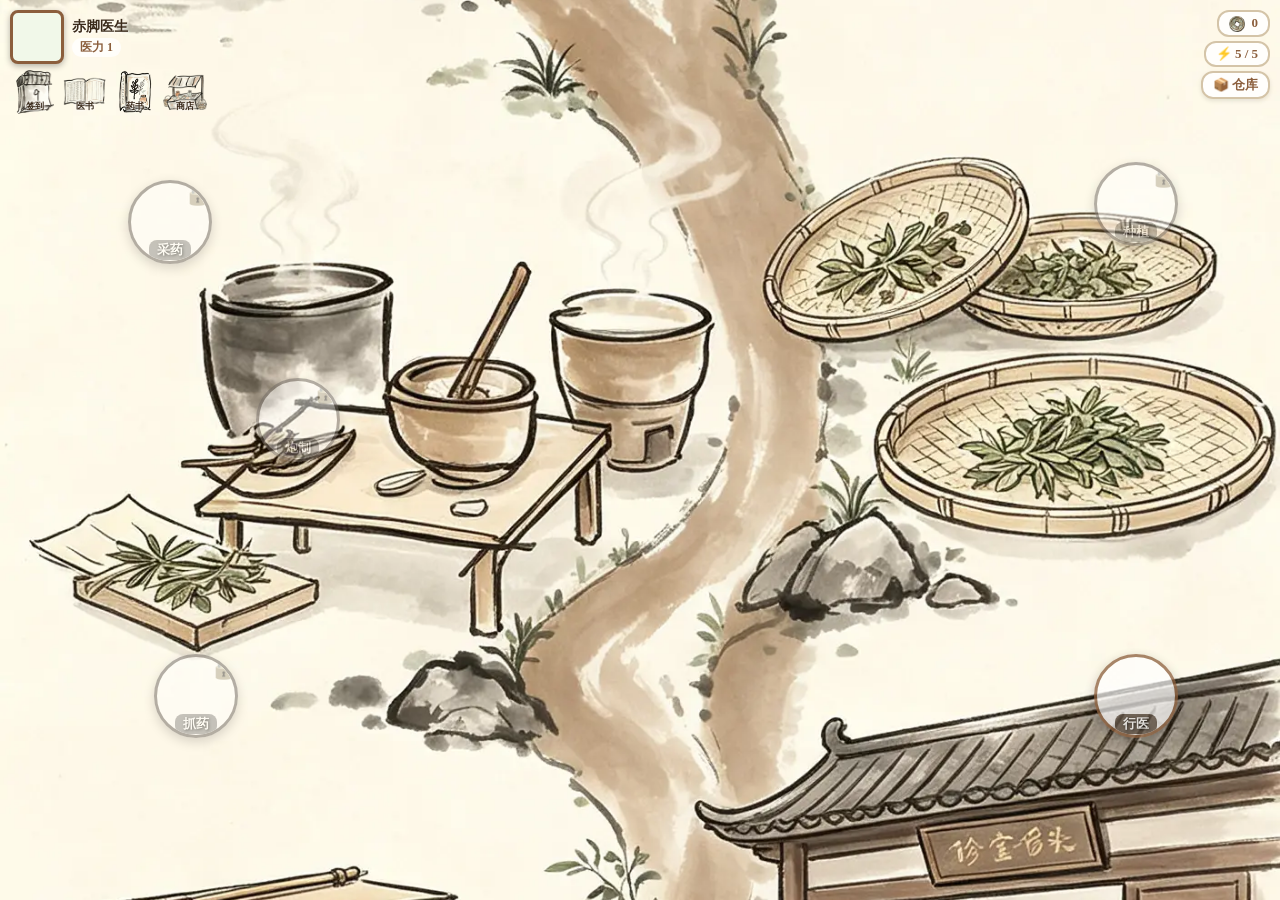
==== index.html @ 2be3dc29 "Add files via upload" ====
<!DOCTYPE html>
<html>
<head>
<meta charset="UTF-8">
<meta name="viewport" content="width=device-width, initial-scale=1.0, maximum-scale=1.0, user-scalable=no">
<title>重生之我是赤脚医生</title>
<style>
* { margin: 0; padding: 0; box-sizing: border-box;
    font-family: "KaiTi", "STKaiti", "楷体", "Kaiti SC", serif; }
html, body { height: 100%; overflow: hidden; }
body {
    user-select: none; position: relative;
    background: url('images/main-bg.webp') no-repeat center center;
    background-size: cover;
    background-color: #f5ead3;
}

#topBar {
    position: absolute; top: 10px; left: 10px; right: 10px;
    display: flex; justify-content: space-between; align-items: flex-start;
    z-index: 10;
}
#leftPanel { display: flex; flex-direction: column; gap: 5px; }
#playerRow { display: flex; align-items: center; gap: 8px; }
#avatar {
    width: 54px; height: 54px;
    border-radius: 8px; border: 3px solid #8b5e3c;
    background: #f1f8e9; overflow: hidden; flex-shrink: 0;
    box-shadow: 0 2px 6px rgba(0,0,0,0.3);
}
#avatar img { width: 100%; height: 100%; object-fit: cover; }
#playerDetails { display: flex; flex-direction: column; }
#playerName {
    font-size: 14px; font-weight: bold; color: #3a2a1a;
    text-shadow: 1px 1px 2px rgba(255,255,255,0.9);
}
#playerPower {
    font-size: 12px; color: #8b5e3c; margin-top: 2px; font-weight: bold;
    background: rgba(255,255,255,0.8);
    padding: 1px 8px; border-radius: 10px; width: fit-content;
}
#subButtons { display: flex; gap: 4px; margin-left: 2px; }
.sub-btn {
    display: flex; flex-direction: column; align-items: center; justify-content: center;
    width: 46px; height: 46px;
    background: transparent;
    border: none; 
    border-radius: 10px;
    cursor: pointer; transition: all 0.15s;
    overflow: hidden; position: relative;
}
.sub-btn:active { background: #f5e6d3; transform: scale(0.93); }
.sub-btn img {
    width: 95%; height: 95%;
    object-fit: contain;
    border-radius: 6px;
}
.sub-btn .text {
    font-size: 9px; color: #3a2a1a; font-weight: bold;
    position: absolute; bottom: 2px;
    text-shadow: 0 0 3px #fff, 0 0 3px #fff;
}
#rightPanel { display: flex; flex-direction: column; gap: 4px; align-items: flex-end; }
.resource {
    font-size: 13px; background: rgba(255,255,255,0.88);
    padding: 3px 10px; border-radius: 12px;
    border: 2px solid #d4c4a8; font-weight: bold;
    white-space: nowrap; color: #8b5e3c;
}
.right-btn {
    font-size: 13px;
    background: rgba(255,255,255,0.88);
    padding: 3px 10px; border-radius: 12px;
    border: 2px solid #d4c4a8; font-weight: bold;
    white-space: nowrap; color: #8b5e3c;
    cursor: pointer; box-shadow: 0 2px 4px rgba(0,0,0,0.1);
    transition: all 0.15s;
}
.right-btn:active { transform: scale(0.95); background: #f5e6d3; }

/* 五个地点 */
.spot {
    position: absolute; width: 84px; height: 84px;
    border-radius: 50%; background: rgba(255,255,255,0.9);
    border: 3px solid #8b5e3c;
    box-shadow: 0 4px 12px rgba(0,0,0,0.3);
    display: flex; align-items: center; justify-content: center;
    cursor: pointer; text-decoration: none;
    transition: transform 0.15s; overflow: hidden;
    opacity: 0.75
}
.spot:active { transform: scale(0.92); }
.spot img {
    position: absolute; width: 100%; height: 100%;
    object-fit: cover; border-radius: 50%;
}
.spot .label {
    position: relative; z-index: 2;
    font-size: 13px; font-weight: bold; color: #fff;
    text-shadow: 1px 1px 3px rgba(0,0,0,0.9);
    background: rgba(58, 42, 26, 0.78);
    padding: 1px 8px; border-radius: 8px; bottom: -28px;
}

/* 锁定状态 */
.spot.locked {
    filter: grayscale(0.85);
    opacity: 0.5;
}
.spot.locked::after {
    content: '🔒';
    position: absolute;
    top: -2px; right: -2px;
    font-size: 22px;
    z-index: 100;
    text-shadow: 0 0 4px #fff;
}
.spot.locked .label {
    background: rgba(120, 120, 120, 0.85);
}

/* 按图片布局的位置 */
#spot-collect  { left: 10%;  top: 20%; }        /* 采药：左上 */
#spot-plant    { right: 8%; top: 18%; }        /* 种植：右上 */
#spot-process  { left: 20%; top: 42%; }        /* 炮制：中偏左 */
#spot-dispense { left: 12%;  bottom: 18%; }     /* 抓药：左下 */
#spot-diagnose { right: 8%; bottom: 18%; }     /* 行医：右下 */

/* 底部导航栏 */
#bottomBar {
    position: absolute; bottom: 0; left: 0; right: 0;
    height: 66px;
    background: rgba(58, 42, 26, 0.92);
    display: flex; justify-content: space-around; align-items: center;
    box-shadow: 0 -2px 8px rgba(0,0,0,0.25); z-index: 10;
}
.nav-btn {
    display: flex; flex-direction: column; align-items: center;
    text-decoration: none; color: #fff;
    cursor: pointer; transition: transform 0.15s; flex: 1;
    position: relative;
}
.nav-btn:active { transform: scale(0.9); }
.nav-btn .nav-icon { font-size: 20px; line-height: 1; }
.nav-btn .nav-label { font-size: 11px; margin-top: 3px; font-weight: bold; }
.nav-btn.locked { opacity: 0.4; }
.nav-btn.locked::after {
    content: '🔒';
    position: absolute;
    top: 0; right: 50%;
    transform: translateX(20px);
    font-size: 12px;
}

/* 弹窗 */
#modalOverlay {
    position: fixed; inset: 0;
    background: rgba(0,0,0,0.6);
    display: none; align-items: center; justify-content: center;
    z-index: 999;
}
#modalOverlay.active { display: flex; }
.modal-box {
    background: #f5f0e8; border-radius: 18px;
    padding: 22px 26px; text-align: center;
    border: 3px solid #8b5e3c;
    box-shadow: 0 10px 30px rgba(0,0,0,0.4);
    max-width: 320px; width: 85%;
    max-height: 85vh; overflow-y: auto;
}
.modal-title { font-size: 20px; font-weight: bold; color: #3a2a1a; margin-bottom: 12px; }
.modal-text { font-size: 15px; color: #555; margin-bottom: 16px; line-height: 1.6; }
.modal-btn {
    display: block; width: 100%;
    padding: 10px; margin: 6px 0;
    font-family: inherit; font-size: 15px; font-weight: bold;
    background: #d4a574; color: #fff;
    border: 2px solid #8b5e3c;
    border-radius: 10px;
    cursor: pointer;
}
.modal-btn:active { transform: scale(0.97); }
.modal-btn.secondary {
    background: #e0e0e0; border-color: #999; color: #555;
}

/* 签到格子 */
.sign-grid {
    display: grid; grid-template-columns: repeat(4, 1fr);
    gap: 5px; margin: 10px 0;
}
.sign-day {
    background: #fff; border: 2px solid #d4c4a8;
    border-radius: 8px; padding: 6px 3px;
    font-size: 10px; text-align: center; min-height: 58px;
    display: flex; flex-direction: column;
    align-items: center; justify-content: center;
    color: #3a2a1a; line-height: 1.3;
}
.sign-day.active {
    border-color: #8b5e3c; background: #f5e6d3;
    box-shadow: 0 0 0 2px #d4a574;
}
.sign-day.claimed { background: #e8d9c2; opacity: 0.65; }
.sign-day .day-label { font-weight: bold; font-size: 10px; color: #888; }
.sign-day .reward { font-weight: bold; font-size: 10px; margin-top: 2px; }

/* 仓库 */
.warehouse-section {
    text-align: left; font-size: 14px; font-weight: bold;
    color: #3a2a1a; margin: 10px 0 6px;
    border-bottom: 1px dashed #d4c4a8; padding-bottom: 3px;
}
.warehouse-grid {
    display: grid; grid-template-columns: repeat(3, 1fr);
    gap: 5px; margin-bottom: 4px;
}
.wh-item {
    background: #fff; border: 1px solid #d4c4a8;
    border-radius: 6px; padding: 5px 4px;
    font-size: 11px; color: #3a2a1a;
    text-align: center;
    display: flex; flex-direction: column; gap: 2px;
}
.wh-count { font-weight: bold; color: #8b5e3c; font-size: 12px; }
.wh-empty { font-size: 12px; color: #999; }

/* 商店 */
.shop-section {
    text-align: left; font-size: 14px; font-weight: bold;
    color: #3a2a1a; margin: 10px 0 6px;
    border-bottom: 1px dashed #d4c4a8; padding-bottom: 3px;
}
.shop-grid {
    display: grid; grid-template-columns: repeat(2, 1fr);
    gap: 6px; margin-bottom: 4px;
}
.shop-item {
    background: #fff; border: 2px solid #d4c4a8;
    border-radius: 8px; padding: 8px 6px;
    display: flex; flex-direction: column;
    align-items: center; gap: 3px;
}
.shop-item .item-icon { font-size: 22px; line-height: 1; }
.shop-item .item-name { font-size: 13px; font-weight: bold; color: #3a2a1a; }
.shop-item .item-price { font-size: 12px; color: #b85c00; font-weight: bold; }
.shop-buy {
    font-size: 12px; font-weight: bold;
    padding: 4px 14px; border-radius: 12px;
    background: #d4a574; border: 2px solid #8b5e3c;
    color: #fff; cursor: pointer;
    transition: all 0.15s; margin-top: 2px;
}
.shop-buy:active { transform: scale(0.94); }
.shop-buy:disabled {
    background: #e0e0e0; border-color: #999;
    color: #999; cursor: not-allowed;
}
.shop-coins {
    font-size: 14px; font-weight: bold; color: #b85c00;
    text-align: right; margin-bottom: 8px;
}
</style>
</head>
<body>

<div id="topBar">
    <div id="leftPanel">
        <div id="playerRow">
            <div id="avatar"><img src="images/avatar.webp" alt="头像" onerror="this.style.display='none'"></div>
            <div id="playerDetails">
                <div id="playerName">赤脚医生</div>
                <div id="playerPower">医力 <span id="powerText">1</span></div>
            </div>
        </div>
        <div id="subButtons">
            <div class="sub-btn" id="btnSign">
                <img src="images/btn-sign.webp" alt="签到" onerror="this.style.display='none';this.parentNode.innerHTML='📅<span class=\'text\'>签到</span>'">
                <span class="text">签到</span>
            </div>
            <div class="sub-btn" id="btnMedBook">
                <img src="images/btn-medbook.webp" alt="医书" onerror="this.style.display='none';this.parentNode.innerHTML='📖<span class=\'text\'>医书</span>'">
                <span class="text">医书</span>
            </div>
            <div class="sub-btn" id="btnHerbBook">
                <img src="images/btn-herbbook.webp" alt="药书" onerror="this.style.display='none';this.parentNode.innerHTML='📕<span class=\'text\'>药书</span>'">
                <span class="text">药书</span>
            </div>
            <div class="sub-btn" id="btnShop">
                <img src="images/btn-shop.webp" alt="商店" onerror="this.style.display='none';this.parentNode.innerHTML='🛒<span class=\'text\'>商店</span>'">
                <span class="text">商店</span>
            </div>
        </div>
    </div>
    <div id="rightPanel">
        <div class="resource"><img src="images/icon-coin.webp" style="width:16px;height:16px;vertical-align:middle;margin-right:3px;" onerror="this.style.display='none'"> <span id="coinText">0</span></div>
        <div class="resource">⚡ <span id="staminaText">5/5</span></div>
        <div class="right-btn" id="btnWarehouse">📦 仓库</div>
    </div>
</div>

<a class="spot" id="spot-collect" href="collect.html" data-module="collect">
    <img src="images/spot-collect.webp" alt="采药" onerror="this.style.display='none'">
    <div class="label">采药</div>
</a>
<a class="spot" id="spot-plant" href="plant.html" data-module="plant">
    <img src="images/spot-plant.webp" alt="种植" onerror="this.style.display='none'">
    <div class="label">种植</div>
</a>
<a class="spot" id="spot-process" href="process.html" data-module="process">
    <img src="images/spot-process.webp" alt="炮制" onerror="this.style.display='none'">
    <div class="label">炮制</div>
</a>
<a class="spot" id="spot-dispense" href="dispense.html" data-module="dispense">
    <img src="images/spot-dispense.webp" alt="抓药" onerror="this.style.display='none'">
    <div class="label">抓药</div>
</a>
<a class="spot" id="spot-diagnose" href="diagnose.html" data-module="diagnose">
    <img src="images/spot-diagnose.webp" alt="行医" onerror="this.style.display='none'">
    <div class="label">行医</div>
</a>



<div id="modalOverlay">
    <div class="modal-box" id="modalContent"></div>
</div>

<script>
// ===== 常量 =====
var MAX_STAMINA = 5;
var STAMINA_RECOVER_MS = 10 * 60 * 1000;
var MATERIALS = ['黄酒', '大米', '蜂蜜'];
var SEED_POOL = ['生姜', '栀子', '芍药', '甘草', '白术', '泽泻', '半夏'];
var MAX_DAYS = 7;
var UNLOCK_POWER = 100;   // 解锁其他模块所需医力

// ===== 商店商品 =====
var SHOP_ITEMS = [
    // 辅料
    { category: 'materials', name: '黄酒',   display: '黄酒',   price: 4, icon: '🍶' },
    { category: 'materials', name: '蜂蜜',   display: '蜂蜜',   price: 5, icon: '🍯' },
    { category: 'materials', name: '盐',     display: '盐',     price: 2, icon: '🧂' },
    { category: 'materials', name: '姜汁',   display: '姜汁',   price: 4, icon: '🫚' },
    { category: 'materials', name: '醋',     display: '醋',     price: 3, icon: '🍾' },
    { category: 'materials', name: '清水',   display: '清水',   price: 1, icon: '💧' },
    { category: 'materials', name: '白矾',   display: '白矾',   price: 3, icon: '⬜' },
    { category: 'materials', name: '麦麸',   display: '麦麸',   price: 2, icon: '🌾' },
    { category: 'materials', name: '米泔水', display: '米泔水', price: 2, icon: '🍚' },
    { category: 'materials', name: '甘草水', display: '甘草水', price: 5, icon: '🍵' },
    { category: 'materials', name: '石灰水', display: '石灰水', price: 2, icon: '🥛' },
    { category: 'materials', name: '黑豆汁', display: '黑豆汁', price: 6, icon: '🫘' },
    // 种子
    { category: 'seeds', name: '芍药', display: '芍药种子', price: 3, icon: '🌸' },
    { category: 'seeds', name: '甘草', display: '甘草种子', price: 2, icon: '🌿' },
    { category: 'seeds', name: '生姜', display: '生姜种子', price: 1, icon: '🫚' },
    { category: 'seeds', name: '大枣', display: '大枣种子', price: 1, icon: '🍇' },
    { category: 'seeds', name: '粳米', display: '粳米种子', price: 1, icon: '🌾' },
    { category: 'seeds', name: '半夏', display: '半夏种子', price: 3, icon: '🌱' },
    { category: 'seeds', name: '泽泻', display: '泽泻种子', price: 4, icon: '💧' },
    { category: 'seeds', name: '栀子', display: '栀子种子', price: 2, icon: '🌼' }
];

// ===== 仓库系统 =====
var WAREHOUSE_KEY = 'warehouse';
function getWarehouse() {
    try {
        return JSON.parse(localStorage.getItem(WAREHOUSE_KEY)) ||
            { herbs: {}, seeds: {}, materials: {}, processed: {} };
    } catch(e) {
        return { herbs: {}, seeds: {}, materials: {}, processed: {} };
    }
}
function saveWarehouse(w) {
    localStorage.setItem(WAREHOUSE_KEY, JSON.stringify(w));
}
function addItem(category, name, count) {
    if (!name || count <= 0) return;
    var w = getWarehouse();
    if (!w[category]) w[category] = {};
    w[category][name] = (w[category][name] || 0) + count;
    saveWarehouse(w);
}

// ===== 医力系统（无上限）=====
function getPower() {
    var v = localStorage.getItem('power');
    return v ? parseFloat(v) : 1;  // 初始医力 1
}
function addPower(n) {
    var p = getPower() + n;
    localStorage.setItem('power', String(p));
    return p;
}
function isUnlocked() {
    return getPower() >= UNLOCK_POWER;
}

// ===== 日期 =====
function todayStr() {
    var d = new Date();
    return d.getFullYear() + '-' + ('0'+(d.getMonth()+1)).slice(-2) + '-' + ('0'+d.getDate()).slice(-2);
}
function yesterdayStr() {
    var d = new Date(Date.now() - 86400000);
    return d.getFullYear() + '-' + ('0'+(d.getMonth()+1)).slice(-2) + '-' + ('0'+d.getDate()).slice(-2);
}

// ===== 体力 =====
var MAX_STAMINA = 5;
var STAMINA_RECOVER_MS = 10 * 60 * 1000;

function getStamina() {
    var now = Date.now();
    var stamina = parseInt(localStorage.getItem('stamina') || MAX_STAMINA);
    var lastTime = parseInt(localStorage.getItem('staminaTime') || now);
    if (stamina >= MAX_STAMINA) {
        localStorage.setItem('staminaTime', String(now));
        localStorage.setItem('stamina', String(MAX_STAMINA));
        return MAX_STAMINA;
    }
    var elapsed = now - lastTime;
    if (elapsed >= STAMINA_RECOVER_MS) {
        var gained = Math.floor(elapsed / STAMINA_RECOVER_MS);
        stamina = Math.min(MAX_STAMINA, stamina + gained);
        var remainder = elapsed % STAMINA_RECOVER_MS;
        localStorage.setItem('staminaTime', String(now - remainder));
    }
    localStorage.setItem('stamina', String(stamina));
    return stamina;
}

// ===== 铜币 =====
function getCoins() { return parseInt(localStorage.getItem('coins') || 0); }
function addCoins(n) {
    var t = getCoins() + n;
    localStorage.setItem('coins', String(t));
    return t;
}
function spendCoins(n) {
    var cur = getCoins();
    if (cur < n) return false;
    localStorage.setItem('coins', String(cur - n));
    return true;
}

// ===== 签到 =====
function getSignState() {
    return {
        lastDate: localStorage.getItem('signLastDate') || '',
        day: parseInt(localStorage.getItem('signDay') || 0),
        materialIdx: parseInt(localStorage.getItem('signMaterialIdx') || 0),
        seedIdx: parseInt(localStorage.getItem('signSeedIdx') || 0)
    };
}
function saveSignState(s) {
    localStorage.setItem('signLastDate', s.lastDate);
    localStorage.setItem('signDay', s.day);
    localStorage.setItem('signMaterialIdx', s.materialIdx);
    localStorage.setItem('signSeedIdx', s.seedIdx);
}
function isSignedToday() { return getSignState().lastDate === todayStr(); }
function getNextSignDay() {
    var s = getSignState();
    if (s.lastDate === todayStr()) return s.day;
    if (s.lastDate === yesterdayStr()) return (s.day % MAX_DAYS) + 1;
    return 1;
}
function getSignReward(day, state) {
    var r = { coins: 0, material: null, seed: null, seedCount: 0 };
    switch (day) {
        case 1: case 2: case 3: r.coins = 5; break;
        case 4: r.coins = 5; r.material = MATERIALS[state.materialIdx % MATERIALS.length]; break;
        case 5: case 6: r.coins = 8; break;
        case 7: r.coins = 10; r.seedCount = 3; r.seed = SEED_POOL[state.seedIdx % SEED_POOL.length]; break;
    }
    return r;
}


// ===== 渲染 =====
function renderTop() {
    document.getElementById('coinText').textContent = getCoins();
    document.getElementById('powerText').textContent = Math.floor(getPower());
    var s = getStamina();
    var el = document.getElementById('staminaText');
    if (el) el.textContent = s + ' / ' + MAX_STAMINA;
}
function renderLocks() {
    var unlocked = isUnlocked();
    var lockedModules = ['collect', 'plant', 'process', 'dispense'];

    document.querySelectorAll('.spot, .nav-btn').forEach(function(el) {
        var m = el.getAttribute('data-module');
        if (!m) return;
        if (m === 'diagnose') {
            el.classList.remove('locked');
            return;
        }
        if (unlocked) {
            el.classList.remove('locked');
        } else {
            el.classList.add('locked');
        }
    });
}

// ===== 未解锁时点击提示 =====
function bindSpotClicks() {
    document.querySelectorAll('.spot, .nav-btn').forEach(function(el) {
        el.addEventListener('click', function(e) {
            if (el.classList.contains('locked')) {
                e.preventDefault();
                showModal('模块未解锁',
                    '医力达到 <b>' + UNLOCK_POWER + '</b> 即可解锁此模块。<br>当前医力：<b>' + Math.floor(getPower()) + '</b>',
                    '知道了', function() { closeModal(); });
            }
        });
    });
}

// ===== 弹窗 =====
function showModal(title, html, btnText, callback) {
    document.getElementById('modalContent').innerHTML =
        '<div class="modal-title">' + title + '</div>' +
        '<div class="modal-text">' + html + '</div>' +
        '<button class="modal-btn" id="modalActionBtn">' + btnText + '</button>';
    document.getElementById('modalOverlay').classList.add('active');
    document.getElementById('modalActionBtn').onclick = callback;
}
function closeModal() {
    document.getElementById('modalOverlay').classList.remove('active');
}

// ===== 签到弹窗 =====
function openSignModal() {
    var state = getSignState();
    var signed = isSignedToday();
    var nextDay = getNextSignDay();
    var html = '<div class="modal-title">📅 每日签到</div>';
    html += '<div class="sign-grid">';
    for (var d = 1; d <= 7; d++) {
        var reward = getSignReward(d, state);
        var txt = reward.coins + '💰';
        if (reward.material) txt += '<br>' + reward.material + 'x1';
        if (reward.seed) txt += '<br>' + reward.seed + 'x' + reward.seedCount;
        var cls = 'sign-day';
        if (d <= state.day) cls += ' claimed';
        if (!signed && d === nextDay) cls += ' active';
        html += '<div class="' + cls + '"><div class="day-label">第' + d + '天</div><div class="reward">' + txt + '</div></div>';
    }
    html += '</div>';
    if (signed) {
        html += '<div style="font-size:13px;color:#666;margin-bottom:10px;">今日已签到，明天再来～</div>';
        html += '<button class="modal-btn secondary" onclick="closeModal()">关闭</button>';
    } else {
        var r = getSignReward(nextDay, state);
        var desc = r.coins + ' 铜币';
        if (r.material) desc += ' + ' + r.material + ' x1';
        if (r.seed) desc += ' + ' + r.seed + '种子 x' + r.seedCount;
        html += '<div style="font-size:13px;color:#8b5e3c;margin-bottom:10px;">今日签到可得：' + desc + '</div>';
        html += '<button class="modal-btn" onclick="doSign()">立即签到</button>';
        html += '<button class="modal-btn secondary" onclick="closeModal()">取消</button>';
    }
    document.getElementById('modalContent').innerHTML = html;
    document.getElementById('modalOverlay').classList.add('active');
}
function doSign() {
    var state = getSignState();
    if (state.lastDate === todayStr()) { alert('今日已签到'); return; }
    var newDay;
    if (state.lastDate === yesterdayStr()) newDay = (state.day % MAX_DAYS) + 1;
    else newDay = 1;
    var r = getSignReward(newDay, state);
    if (r.coins) addCoins(r.coins);
    if (r.material) { addItem('materials', r.material, 1); state.materialIdx += 1; }
    if (r.seed) { addItem('seeds', r.seed, r.seedCount); state.seedIdx += 1; }
    state.lastDate = todayStr();
    state.day = newDay;
    saveSignState(state);
    var msg = '签到成功！\n获得 ' + r.coins + ' 铜币';
    if (r.material) msg += '\n+ ' + r.material + ' x1（已入仓库）';
    if (r.seed) msg += '\n+ ' + r.seed + '种子 x' + r.seedCount + '（已入仓库）';
    alert(msg);
    renderTop();
    openSignModal();
}

// ===== 仓库弹窗 =====
function openWarehouse() {
    var w = getWarehouse();
    var html = '<div class="modal-title">📦 仓库</div>';
    var sections = [
        { key: 'herbs', title: '🌿 药材', empty: '暂无药材，去采药吧' },
        { key: 'seeds', title: '🌱 种子', empty: '暂无种子，签到或购买获得' },
        { key: 'materials', title: '🍯 辅料', empty: '暂无辅料，签到或购买获得' },
        { key: 'processed', title: '⚗️ 饮片', empty: '暂无饮片，去炮制药材吧' }
    ];
    for (var s = 0; s < sections.length; s++) {
        var sec = sections[s];
        html += '<div class="warehouse-section">' + sec.title + '</div>';
        var items = w[sec.key] || {};
        var keys = Object.keys(items).filter(function(k) { return items[k] > 0; });
        if (keys.length === 0) {
            html += '<div class="wh-empty">' + sec.empty + '</div>';
        } else {
            html += '<div class="warehouse-grid">';
            for (var i = 0; i < keys.length; i++) {
                html += '<div class="wh-item"><span>' + keys[i] + '</span><span class="wh-count">x' + items[keys[i]] + '</span></div>';
            }
            html += '</div>';
        }
    }
    html += '<button class="modal-btn secondary" onclick="closeModal()" style="margin-top:14px;">关闭</button>';
    document.getElementById('modalContent').innerHTML = html;
    document.getElementById('modalOverlay').classList.add('active');
}

// ===== 商店弹窗 =====
function openShop() {
    var html = '<div class="modal-title">🛒 商店</div>';
    html += '<div class="shop-coins">💰 当前铜币：<span id="shopCoinText">' + getCoins() + '</span></div>';
    html += '<div class="shop-section">🍯 辅料</div><div class="shop-grid">';
    SHOP_ITEMS.filter(function(i) { return i.category === 'materials'; }).forEach(function(item) {
        var idx = SHOP_ITEMS.indexOf(item);
        var canBuy = getCoins() >= item.price;
        html += '<div class="shop-item"><span class="item-icon">' + item.icon + '</span><span class="item-name">' + item.display + '</span><span class="item-price">💰 ' + item.price + '</span><button class="shop-buy" onclick="buyItem(' + idx + ')" ' + (canBuy ? '' : 'disabled') + '>购买</button></div>';
    });
    html += '</div>';
    html += '<div class="shop-section">🌱 种子</div><div class="shop-grid">';
    SHOP_ITEMS.filter(function(i) { return i.category === 'seeds'; }).forEach(function(item) {
        var idx = SHOP_ITEMS.indexOf(item);
        var canBuy = getCoins() >= item.price;
        html += '<div class="shop-item"><span class="item-icon">' + item.icon + '</span><span class="item-name">' + item.display + '</span><span class="item-price">💰 ' + item.price + '</span><button class="shop-buy" onclick="buyItem(' + idx + ')" ' + (canBuy ? '' : 'disabled') + '>购买</button></div>';
    });
    html += '</div>';
    html += '<button class="modal-btn secondary" onclick="closeModal()" style="margin-top:14px;">关闭</button>';
    document.getElementById('modalContent').innerHTML = html;
    document.getElementById('modalOverlay').classList.add('active');
}
function buyItem(idx) {
    var item = SHOP_ITEMS[idx];
    if (!item) return;
    if (getCoins() < item.price) { alert('铜币不足！'); return; }
    if (!spendCoins(item.price)) { alert('铜币不足！'); return; }
    addItem(item.category, item.name, 1);
    renderTop();
    openShop();
}

// ===== 医书 / 药书 =====
function openMedBook() {
    document.getElementById('modalContent').innerHTML =
        '<div class="modal-title">📖 医书</div>' +
        '<div style="font-size:13px;color:#555;text-align:left;line-height:1.7;">' +
        '<p>医书记录你行医时遇到的症状和对应的方证。</p>' +
        '<p style="margin-top:8px;color:#999;">目前还没有记录，去行医模块接诊病人吧。</p>' +
        '</div><button class="modal-btn secondary" onclick="closeModal()">关闭</button>';
    document.getElementById('modalOverlay').classList.add('active');
}
function openHerbBook() {
    document.getElementById('modalContent').innerHTML =
        '<div class="modal-title">📕 药书</div>' +
        '<div style="font-size:13px;color:#555;text-align:left;line-height:1.7;">' +
        '<p>药书记录你炮制过的药材和使用的炮制方法。</p>' +
        '<p style="margin-top:8px;color:#999;">目前还没有记录，去炮制模块加工药材吧。</p>' +
        '</div><button class="modal-btn secondary" onclick="closeModal()">关闭</button>';
    document.getElementById('modalOverlay').classList.add('active');
}

// ===== 初始化 =====
renderTop();
renderLocks();
bindSpotClicks();

setInterval(function() {
    renderTop();
    renderLocks();
}, 30000);

document.getElementById('btnSign').addEventListener('click', openSignModal);
document.getElementById('btnMedBook').addEventListener('click', openMedBook);
document.getElementById('btnHerbBook').addEventListener('click', openHerbBook);
document.getElementById('btnShop').addEventListener('click', openShop);
document.getElementById('btnWarehouse').addEventListener('click', openWarehouse);
</script>
</body>
</html>
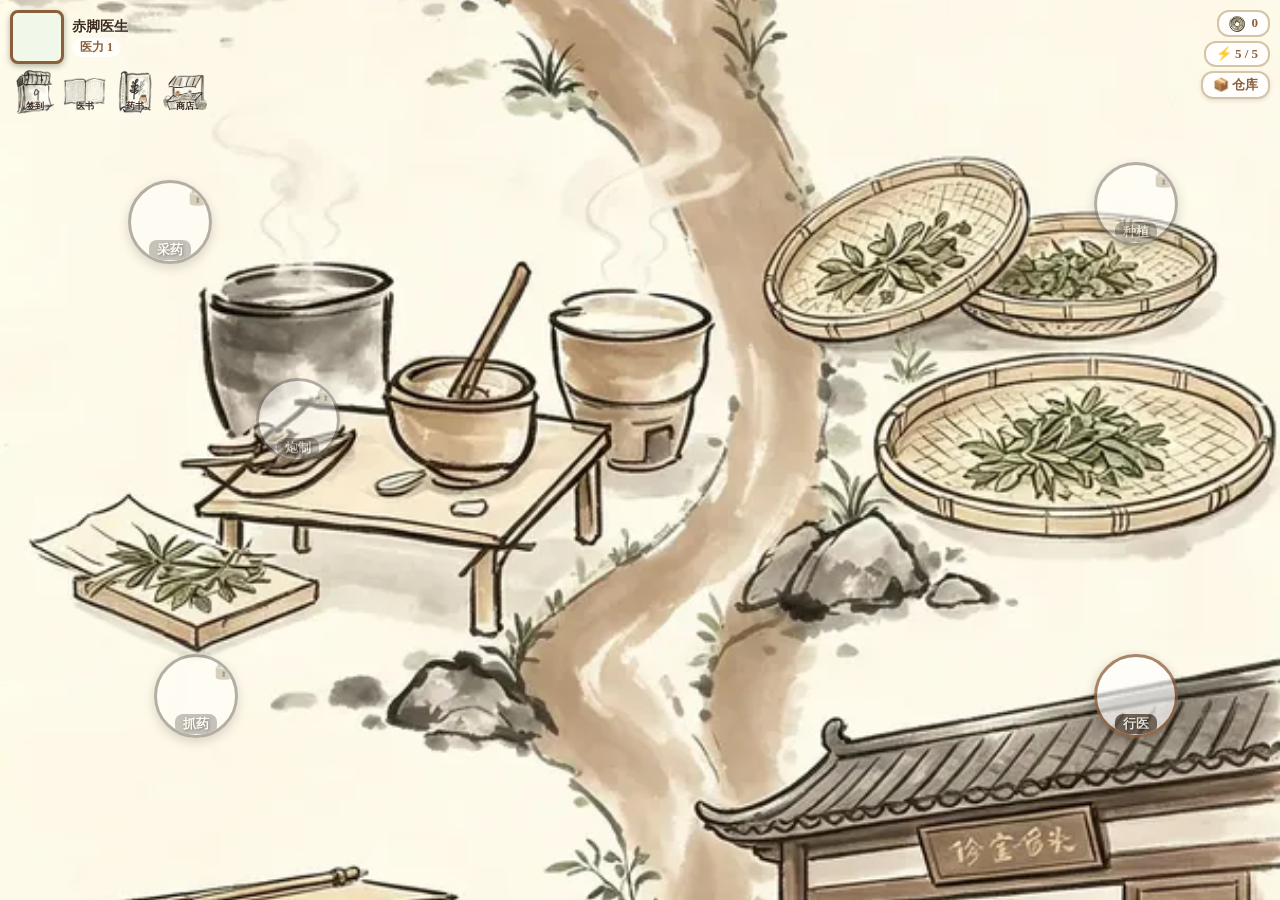
==== commit 079d3859: "Add files via upload" ====
--- a/index.html
+++ b/index.html
@@ -624,14 +624,24 @@
     SHOP_ITEMS.filter(function(i) { return i.category === 'materials'; }).forEach(function(item) {
         var idx = SHOP_ITEMS.indexOf(item);
         var canBuy = getCoins() >= item.price;
-        html += '<div class="shop-item"><span class="item-icon">' + item.icon + '</span><span class="item-name">' + item.display + '</span><span class="item-price">💰 ' + item.price + '</span><button class="shop-buy" onclick="buyItem(' + idx + ')" ' + (canBuy ? '' : 'disabled') + '>购买</button></div>';
+        html += '<div class="shop-item">' +
+    '<img src="images/materials/' + item.name + '.webp" style="width:40px;height:40px;object-fit:contain;" onerror="this.style.display=\'none\';this.nextElementSibling.style.display=\'block\';">' +
+    '<span class="item-icon" style="display:none;">' + item.icon + '</span>' +
+    '<span class="item-name">' + item.display + '</span>' +
+    '<span class="item-price">💰 ' + item.price + '</span>' +
+    '<button class="shop-buy" onclick="buyItem(' + idx + ')" ' + (canBuy ? '' : 'disabled') + '>购买</button></div>';
     });
     html += '</div>';
     html += '<div class="shop-section">🌱 种子</div><div class="shop-grid">';
     SHOP_ITEMS.filter(function(i) { return i.category === 'seeds'; }).forEach(function(item) {
         var idx = SHOP_ITEMS.indexOf(item);
         var canBuy = getCoins() >= item.price;
-        html += '<div class="shop-item"><span class="item-icon">' + item.icon + '</span><span class="item-name">' + item.display + '</span><span class="item-price">💰 ' + item.price + '</span><button class="shop-buy" onclick="buyItem(' + idx + ')" ' + (canBuy ? '' : 'disabled') + '>购买</button></div>';
+        html += '<div class="shop-item">' +
+    '<img src="images/seeds/' + item.name + '.webp" style="width:40px;height:40px;object-fit:contain;" onerror="this.style.display=\'none\';this.nextElementSibling.style.display=\'block\';">' +
+    '<span class="item-icon" style="display:none;">' + item.icon + '</span>' +
+    '<span class="item-name">' + item.display + '</span>' +
+    '<span class="item-price">💰 ' + item.price + '</span>' +
+    '<button class="shop-buy" onclick="buyItem(' + idx + ')" ' + (canBuy ? '' : 'disabled') + '>购买</button></div>';
     });
     html += '</div>';
     html += '<button class="modal-btn secondary" onclick="closeModal()" style="margin-top:14px;">关闭</button>';
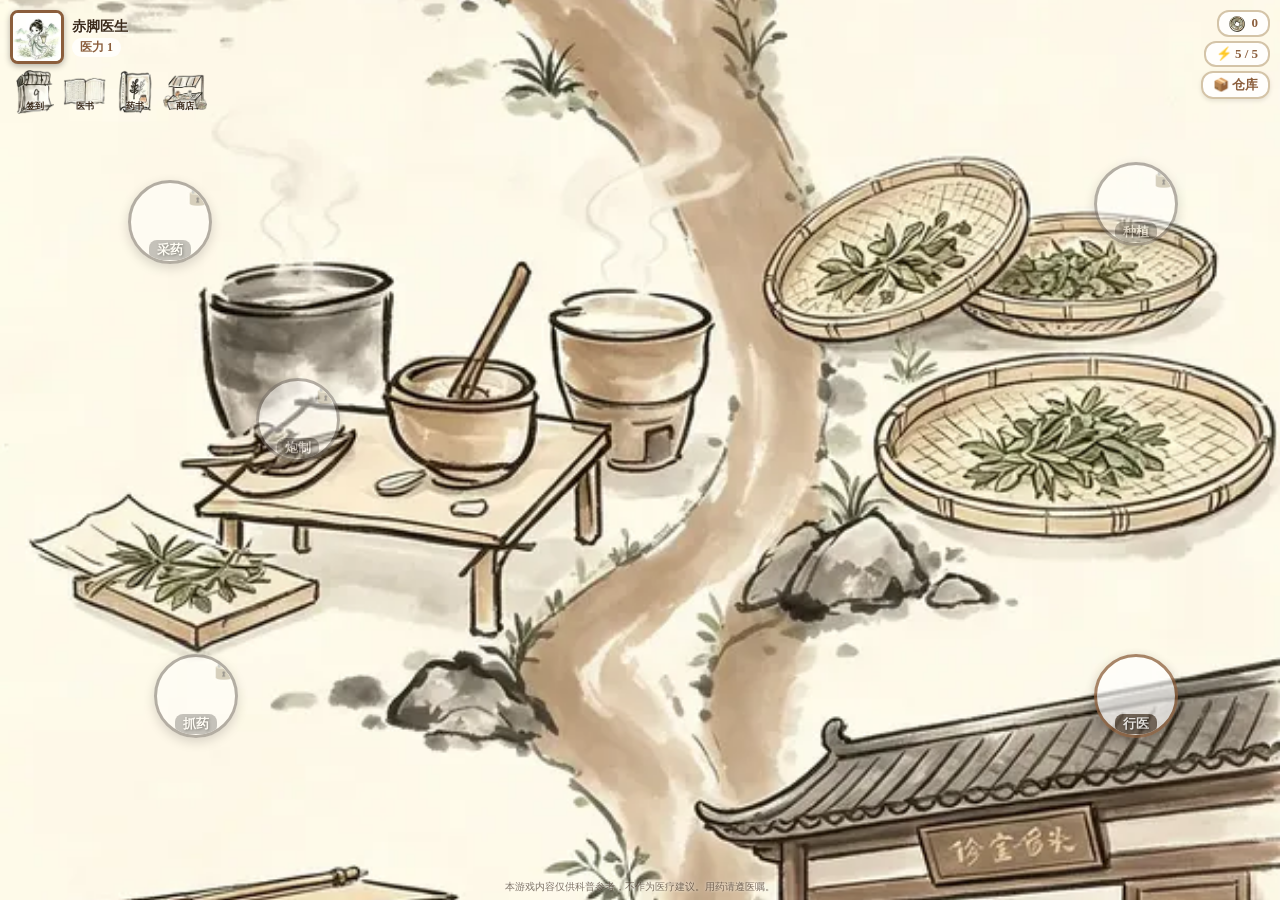
==== commit f6ae5589: "Add files via upload" ====
--- a/index.html
+++ b/index.html
@@ -694,5 +694,6 @@
 document.getElementById('btnShop').addEventListener('click', openShop);
 document.getElementById('btnWarehouse').addEventListener('click', openWarehouse);
 </script>
+<div id="mainDisclaimer" style="position:absolute;bottom:6px;left:0;right:0;text-align:center;font-size:10px;color:rgba(58,42,26,0.65);text-shadow:0 0 3px rgba(255,255,255,0.9);pointer-events:none;padding:0 20px;line-height:1.4;">本游戏内容仅供科普参考，不作为医疗建议。用药请遵医嘱。</div>
 </body>
 </html>
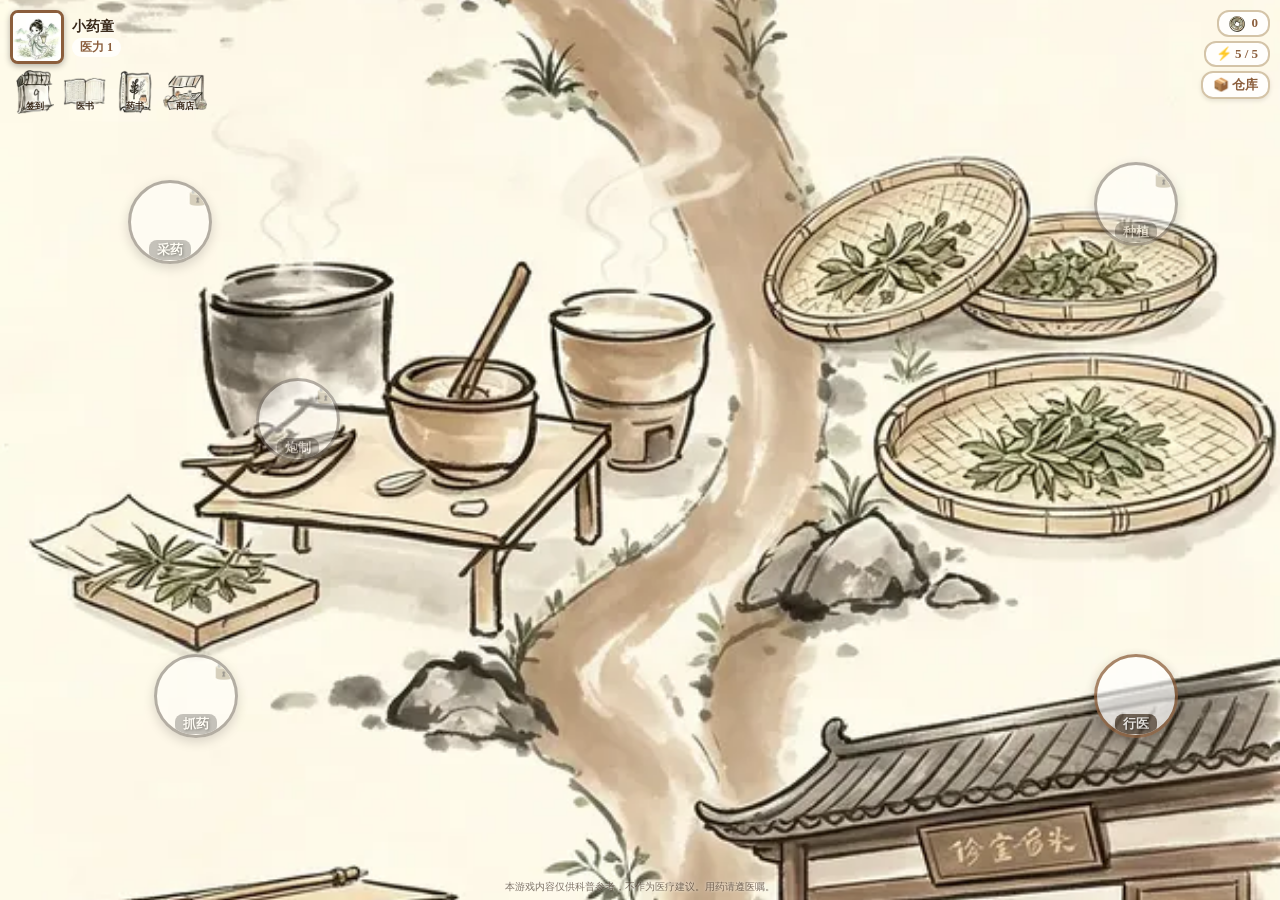
==== commit 84678dfd: "Add files via upload" ====
--- a/index.html
+++ b/index.html
@@ -3,7 +3,7 @@
 <head>
 <meta charset="UTF-8">
 <meta name="viewport" content="width=device-width, initial-scale=1.0, maximum-scale=1.0, user-scalable=no">
-<title>重生之我是赤脚医生</title>
+<title>百草奇遇记</title>
 <style>
 * { margin: 0; padding: 0; box-sizing: border-box;
     font-family: "KaiTi", "STKaiti", "楷体", "Kaiti SC", serif; }
@@ -44,7 +44,7 @@
     display: flex; flex-direction: column; align-items: center; justify-content: center;
     width: 46px; height: 46px;
     background: transparent;
-    border: none; 
+    border: none;
     border-radius: 10px;
     cursor: pointer; transition: all 0.15s;
     overflow: hidden; position: relative;
@@ -269,7 +269,7 @@
         <div id="playerRow">
             <div id="avatar"><img src="images/avatar.webp" alt="头像" onerror="this.style.display='none'"></div>
             <div id="playerDetails">
-                <div id="playerName">赤脚医生</div>
+                <div id="playerName">小药童</div>
                 <div id="playerPower">医力 <span id="powerText">1</span></div>
             </div>
         </div>
@@ -326,6 +326,7 @@
     <div class="modal-box" id="modalContent"></div>
 </div>
 
+<script src="shop-data.js"></script>
 <script>
 // ===== 常量 =====
 var MAX_STAMINA = 5;
@@ -336,30 +337,6 @@
 var UNLOCK_POWER = 100;   // 解锁其他模块所需医力
 
 // ===== 商店商品 =====
-var SHOP_ITEMS = [
-    // 辅料
-    { category: 'materials', name: '黄酒',   display: '黄酒',   price: 4, icon: '🍶' },
-    { category: 'materials', name: '蜂蜜',   display: '蜂蜜',   price: 5, icon: '🍯' },
-    { category: 'materials', name: '盐',     display: '盐',     price: 2, icon: '🧂' },
-    { category: 'materials', name: '姜汁',   display: '姜汁',   price: 4, icon: '🫚' },
-    { category: 'materials', name: '醋',     display: '醋',     price: 3, icon: '🍾' },
-    { category: 'materials', name: '清水',   display: '清水',   price: 1, icon: '💧' },
-    { category: 'materials', name: '白矾',   display: '白矾',   price: 3, icon: '⬜' },
-    { category: 'materials', name: '麦麸',   display: '麦麸',   price: 2, icon: '🌾' },
-    { category: 'materials', name: '米泔水', display: '米泔水', price: 2, icon: '🍚' },
-    { category: 'materials', name: '甘草水', display: '甘草水', price: 5, icon: '🍵' },
-    { category: 'materials', name: '石灰水', display: '石灰水', price: 2, icon: '🥛' },
-    { category: 'materials', name: '黑豆汁', display: '黑豆汁', price: 6, icon: '🫘' },
-    // 种子
-    { category: 'seeds', name: '芍药', display: '芍药种子', price: 3, icon: '🌸' },
-    { category: 'seeds', name: '甘草', display: '甘草种子', price: 2, icon: '🌿' },
-    { category: 'seeds', name: '生姜', display: '生姜种子', price: 1, icon: '🫚' },
-    { category: 'seeds', name: '大枣', display: '大枣种子', price: 1, icon: '🍇' },
-    { category: 'seeds', name: '粳米', display: '粳米种子', price: 1, icon: '🌾' },
-    { category: 'seeds', name: '半夏', display: '半夏种子', price: 3, icon: '🌱' },
-    { category: 'seeds', name: '泽泻', display: '泽泻种子', price: 4, icon: '💧' },
-    { category: 'seeds', name: '栀子', display: '栀子种子', price: 2, icon: '🌼' }
-];
 
 // ===== 仓库系统 =====
 var WAREHOUSE_KEY = 'warehouse';
@@ -620,6 +597,22 @@
 function openShop() {
     var html = '<div class="modal-title">🛒 商店</div>';
     html += '<div class="shop-coins">💰 当前铜币：<span id="shopCoinText">' + getCoins() + '</span></div>';
+
+    // 🌿 药材
+    html += '<div class="shop-section">🌿 药材</div><div class="shop-grid">';
+    SHOP_ITEMS.filter(function(i) { return i.category === 'herbs'; }).forEach(function(item) {
+        var idx = SHOP_ITEMS.indexOf(item);
+        var canBuy = getCoins() >= item.price;
+        html += '<div class="shop-item">' +
+    '<img src="images/herbs/' + item.name + '.webp" style="width:40px;height:40px;object-fit:contain;" onerror="this.style.display=\'none\';this.nextElementSibling.style.display=\'block\';">' +
+    '<span class="item-icon" style="display:none;">' + item.icon + '</span>' +
+    '<span class="item-name">' + item.display + '</span>' +
+    '<span class="item-price">💰 ' + item.price + '</span>' +
+    '<button class="shop-buy" onclick="buyItem(' + idx + ')" ' + (canBuy ? '' : 'disabled') + '>购买</button></div>';
+    });
+    html += '</div>';
+
+    // 🍯 辅料
     html += '<div class="shop-section">🍯 辅料</div><div class="shop-grid">';
     SHOP_ITEMS.filter(function(i) { return i.category === 'materials'; }).forEach(function(item) {
         var idx = SHOP_ITEMS.indexOf(item);
@@ -632,6 +625,8 @@
     '<button class="shop-buy" onclick="buyItem(' + idx + ')" ' + (canBuy ? '' : 'disabled') + '>购买</button></div>';
     });
     html += '</div>';
+
+    // 🌱 种子
     html += '<div class="shop-section">🌱 种子</div><div class="shop-grid">';
     SHOP_ITEMS.filter(function(i) { return i.category === 'seeds'; }).forEach(function(item) {
         var idx = SHOP_ITEMS.indexOf(item);
@@ -644,6 +639,7 @@
     '<button class="shop-buy" onclick="buyItem(' + idx + ')" ' + (canBuy ? '' : 'disabled') + '>购买</button></div>';
     });
     html += '</div>';
+
     html += '<button class="modal-btn secondary" onclick="closeModal()" style="margin-top:14px;">关闭</button>';
     document.getElementById('modalContent').innerHTML = html;
     document.getElementById('modalOverlay').classList.add('active');
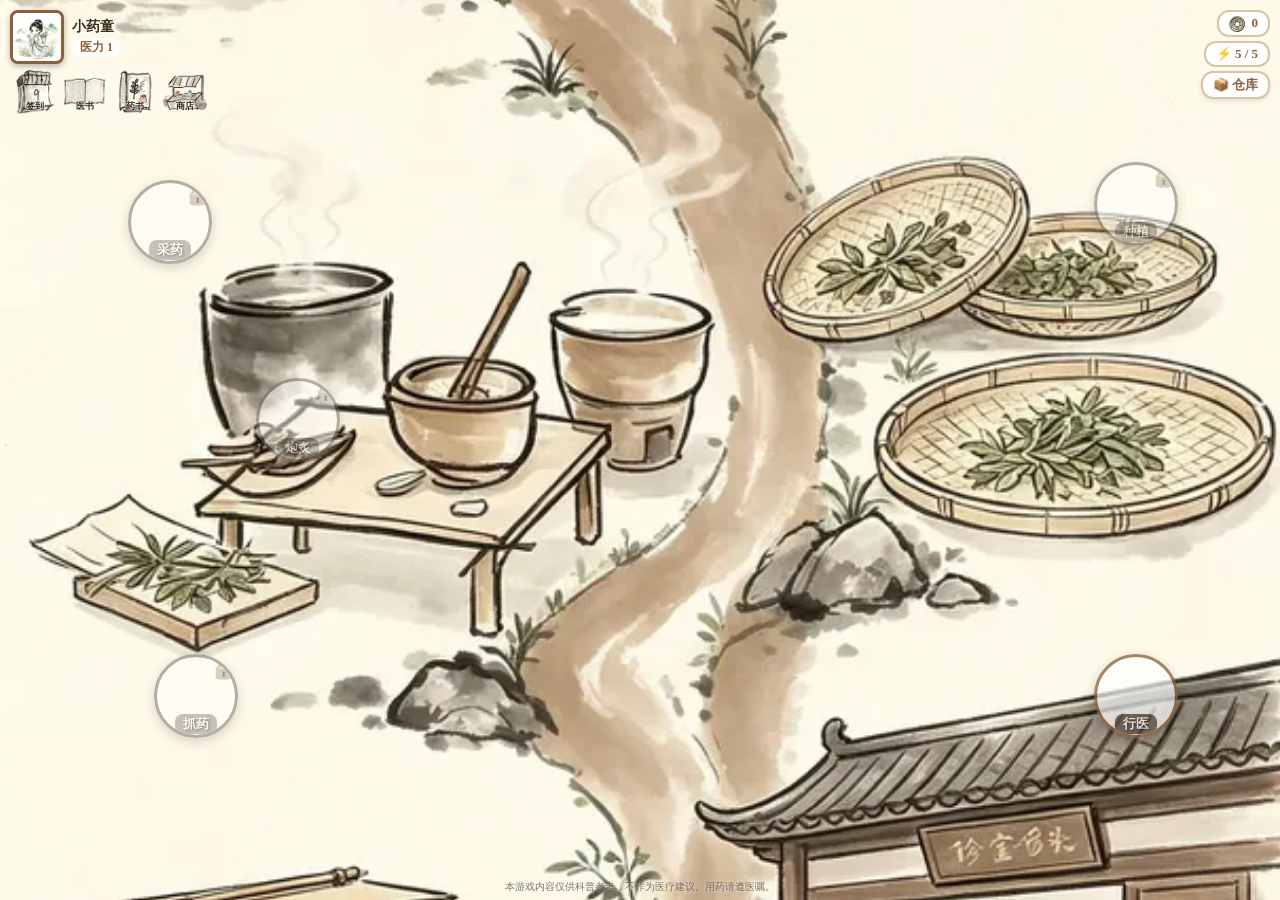
==== commit 8b212c88: "Add files via upload" ====
--- a/index.html
+++ b/index.html
@@ -122,7 +122,7 @@
 /* 按图片布局的位置 */
 #spot-collect  { left: 10%;  top: 20%; }        /* 采药：左上 */
 #spot-plant    { right: 8%; top: 18%; }        /* 种植：右上 */
-#spot-process  { left: 20%; top: 42%; }        /* 炮制：中偏左 */
+#spot-process  { left: 20%; top: 42%; }        /* 炮炙：中偏左 */
 #spot-dispense { left: 12%;  bottom: 18%; }     /* 抓药：左下 */
 #spot-diagnose { right: 8%; bottom: 18%; }     /* 行医：右下 */
 
@@ -308,8 +308,8 @@
     <div class="label">种植</div>
 </a>
 <a class="spot" id="spot-process" href="process.html" data-module="process">
-    <img src="images/spot-process.webp" alt="炮制" onerror="this.style.display='none'">
-    <div class="label">炮制</div>
+    <img src="images/spot-process.webp" alt="炮炙" onerror="this.style.display='none'">
+    <div class="label">炮炙</div>
 </a>
 <a class="spot" id="spot-dispense" href="dispense.html" data-module="dispense">
     <img src="images/spot-dispense.webp" alt="抓药" onerror="this.style.display='none'">
@@ -571,7 +571,7 @@
         { key: 'herbs', title: '🌿 药材', empty: '暂无药材，去采药吧' },
         { key: 'seeds', title: '🌱 种子', empty: '暂无种子，签到或购买获得' },
         { key: 'materials', title: '🍯 辅料', empty: '暂无辅料，签到或购买获得' },
-        { key: 'processed', title: '⚗️ 饮片', empty: '暂无饮片，去炮制药材吧' }
+        { key: 'processed', title: '⚗️ 饮片', empty: '暂无饮片，去炮炙药材吧' }
     ];
     for (var s = 0; s < sections.length; s++) {
         var sec = sections[s];
@@ -668,8 +668,8 @@
     document.getElementById('modalContent').innerHTML =
         '<div class="modal-title">📕 药书</div>' +
         '<div style="font-size:13px;color:#555;text-align:left;line-height:1.7;">' +
-        '<p>药书记录你炮制过的药材和使用的炮制方法。</p>' +
-        '<p style="margin-top:8px;color:#999;">目前还没有记录，去炮制模块加工药材吧。</p>' +
+        '<p>药书记录你炮炙过的药材和使用的炮炙方法。</p>' +
+        '<p style="margin-top:8px;color:#999;">目前还没有记录，去炮炙模块加工药材吧。</p>' +
         '</div><button class="modal-btn secondary" onclick="closeModal()">关闭</button>';
     document.getElementById('modalOverlay').classList.add('active');
 }
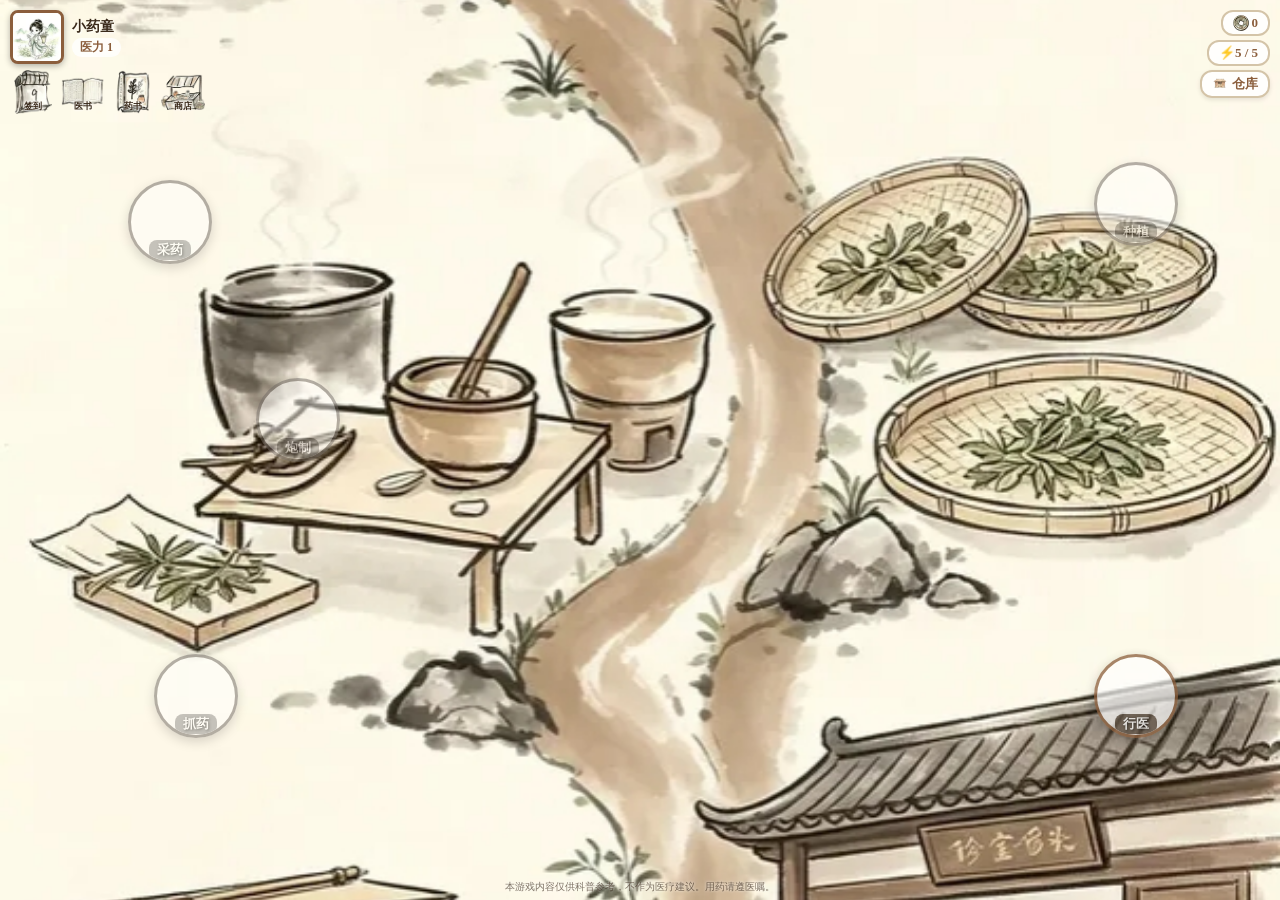
==== commit 4ab970dd: "Add files via upload" ====
--- a/index.html
+++ b/index.html
@@ -1,695 +1,264 @@
 <!DOCTYPE html>
-<html>
+<html lang="zh-CN">
 <head>
 <meta charset="UTF-8">
-<meta name="viewport" content="width=device-width, initial-scale=1.0, maximum-scale=1.0, user-scalable=no">
+<meta name="viewport" content="width=device-width, initial-scale=1.0, maximum-scale=1.0, user-scalable=no, viewport-fit=cover">
 <title>百草奇遇记</title>
-<style>
-* { margin: 0; padding: 0; box-sizing: border-box;
-    font-family: "KaiTi", "STKaiti", "楷体", "Kaiti SC", serif; }
-html, body { height: 100%; overflow: hidden; }
-body {
-    user-select: none; position: relative;
-    background: url('images/main-bg.webp') no-repeat center center;
-    background-size: cover;
-    background-color: #f5ead3;
-}
-
-#topBar {
-    position: absolute; top: 10px; left: 10px; right: 10px;
-    display: flex; justify-content: space-between; align-items: flex-start;
-    z-index: 10;
-}
-#leftPanel { display: flex; flex-direction: column; gap: 5px; }
-#playerRow { display: flex; align-items: center; gap: 8px; }
-#avatar {
-    width: 54px; height: 54px;
-    border-radius: 8px; border: 3px solid #8b5e3c;
-    background: #f1f8e9; overflow: hidden; flex-shrink: 0;
-    box-shadow: 0 2px 6px rgba(0,0,0,0.3);
-}
-#avatar img { width: 100%; height: 100%; object-fit: cover; }
-#playerDetails { display: flex; flex-direction: column; }
-#playerName {
-    font-size: 14px; font-weight: bold; color: #3a2a1a;
-    text-shadow: 1px 1px 2px rgba(255,255,255,0.9);
-}
-#playerPower {
-    font-size: 12px; color: #8b5e3c; margin-top: 2px; font-weight: bold;
-    background: rgba(255,255,255,0.8);
-    padding: 1px 8px; border-radius: 10px; width: fit-content;
-}
-#subButtons { display: flex; gap: 4px; margin-left: 2px; }
-.sub-btn {
-    display: flex; flex-direction: column; align-items: center; justify-content: center;
-    width: 46px; height: 46px;
-    background: transparent;
-    border: none;
-    border-radius: 10px;
-    cursor: pointer; transition: all 0.15s;
-    overflow: hidden; position: relative;
-}
-.sub-btn:active { background: #f5e6d3; transform: scale(0.93); }
-.sub-btn img {
-    width: 95%; height: 95%;
-    object-fit: contain;
-    border-radius: 6px;
-}
-.sub-btn .text {
-    font-size: 9px; color: #3a2a1a; font-weight: bold;
-    position: absolute; bottom: 2px;
-    text-shadow: 0 0 3px #fff, 0 0 3px #fff;
-}
-#rightPanel { display: flex; flex-direction: column; gap: 4px; align-items: flex-end; }
-.resource {
-    font-size: 13px; background: rgba(255,255,255,0.88);
-    padding: 3px 10px; border-radius: 12px;
-    border: 2px solid #d4c4a8; font-weight: bold;
-    white-space: nowrap; color: #8b5e3c;
-}
-.right-btn {
-    font-size: 13px;
-    background: rgba(255,255,255,0.88);
-    padding: 3px 10px; border-radius: 12px;
-    border: 2px solid #d4c4a8; font-weight: bold;
-    white-space: nowrap; color: #8b5e3c;
-    cursor: pointer; box-shadow: 0 2px 4px rgba(0,0,0,0.1);
-    transition: all 0.15s;
-}
-.right-btn:active { transform: scale(0.95); background: #f5e6d3; }
-
-/* 五个地点 */
-.spot {
-    position: absolute; width: 84px; height: 84px;
-    border-radius: 50%; background: rgba(255,255,255,0.9);
-    border: 3px solid #8b5e3c;
-    box-shadow: 0 4px 12px rgba(0,0,0,0.3);
-    display: flex; align-items: center; justify-content: center;
-    cursor: pointer; text-decoration: none;
-    transition: transform 0.15s; overflow: hidden;
-    opacity: 0.75
-}
-.spot:active { transform: scale(0.92); }
-.spot img {
-    position: absolute; width: 100%; height: 100%;
-    object-fit: cover; border-radius: 50%;
-}
-.spot .label {
-    position: relative; z-index: 2;
-    font-size: 13px; font-weight: bold; color: #fff;
-    text-shadow: 1px 1px 3px rgba(0,0,0,0.9);
-    background: rgba(58, 42, 26, 0.78);
-    padding: 1px 8px; border-radius: 8px; bottom: -28px;
-}
-
-/* 锁定状态 */
-.spot.locked {
-    filter: grayscale(0.85);
-    opacity: 0.5;
-}
-.spot.locked::after {
-    content: '🔒';
-    position: absolute;
-    top: -2px; right: -2px;
-    font-size: 22px;
-    z-index: 100;
-    text-shadow: 0 0 4px #fff;
-}
-.spot.locked .label {
-    background: rgba(120, 120, 120, 0.85);
-}
-
-/* 按图片布局的位置 */
-#spot-collect  { left: 10%;  top: 20%; }        /* 采药：左上 */
-#spot-plant    { right: 8%; top: 18%; }        /* 种植：右上 */
-#spot-process  { left: 20%; top: 42%; }        /* 炮炙：中偏左 */
-#spot-dispense { left: 12%;  bottom: 18%; }     /* 抓药：左下 */
-#spot-diagnose { right: 8%; bottom: 18%; }     /* 行医：右下 */
-
-/* 底部导航栏 */
-#bottomBar {
-    position: absolute; bottom: 0; left: 0; right: 0;
-    height: 66px;
-    background: rgba(58, 42, 26, 0.92);
-    display: flex; justify-content: space-around; align-items: center;
-    box-shadow: 0 -2px 8px rgba(0,0,0,0.25); z-index: 10;
-}
-.nav-btn {
-    display: flex; flex-direction: column; align-items: center;
-    text-decoration: none; color: #fff;
-    cursor: pointer; transition: transform 0.15s; flex: 1;
-    position: relative;
-}
-.nav-btn:active { transform: scale(0.9); }
-.nav-btn .nav-icon { font-size: 20px; line-height: 1; }
-.nav-btn .nav-label { font-size: 11px; margin-top: 3px; font-weight: bold; }
-.nav-btn.locked { opacity: 0.4; }
-.nav-btn.locked::after {
-    content: '🔒';
-    position: absolute;
-    top: 0; right: 50%;
-    transform: translateX(20px);
-    font-size: 12px;
-}
-
-/* 弹窗 */
-#modalOverlay {
-    position: fixed; inset: 0;
-    background: rgba(0,0,0,0.6);
-    display: none; align-items: center; justify-content: center;
-    z-index: 999;
-}
-#modalOverlay.active { display: flex; }
-.modal-box {
-    background: #f5f0e8; border-radius: 18px;
-    padding: 22px 26px; text-align: center;
-    border: 3px solid #8b5e3c;
-    box-shadow: 0 10px 30px rgba(0,0,0,0.4);
-    max-width: 320px; width: 85%;
-    max-height: 85vh; overflow-y: auto;
-}
-.modal-title { font-size: 20px; font-weight: bold; color: #3a2a1a; margin-bottom: 12px; }
-.modal-text { font-size: 15px; color: #555; margin-bottom: 16px; line-height: 1.6; }
-.modal-btn {
-    display: block; width: 100%;
-    padding: 10px; margin: 6px 0;
-    font-family: inherit; font-size: 15px; font-weight: bold;
-    background: #d4a574; color: #fff;
-    border: 2px solid #8b5e3c;
-    border-radius: 10px;
-    cursor: pointer;
-}
-.modal-btn:active { transform: scale(0.97); }
-.modal-btn.secondary {
-    background: #e0e0e0; border-color: #999; color: #555;
-}
-
-/* 签到格子 */
-.sign-grid {
-    display: grid; grid-template-columns: repeat(4, 1fr);
-    gap: 5px; margin: 10px 0;
-}
-.sign-day {
-    background: #fff; border: 2px solid #d4c4a8;
-    border-radius: 8px; padding: 6px 3px;
-    font-size: 10px; text-align: center; min-height: 58px;
-    display: flex; flex-direction: column;
-    align-items: center; justify-content: center;
-    color: #3a2a1a; line-height: 1.3;
-}
-.sign-day.active {
-    border-color: #8b5e3c; background: #f5e6d3;
-    box-shadow: 0 0 0 2px #d4a574;
-}
-.sign-day.claimed { background: #e8d9c2; opacity: 0.65; }
-.sign-day .day-label { font-weight: bold; font-size: 10px; color: #888; }
-.sign-day .reward { font-weight: bold; font-size: 10px; margin-top: 2px; }
-
-/* 仓库 */
-.warehouse-section {
-    text-align: left; font-size: 14px; font-weight: bold;
-    color: #3a2a1a; margin: 10px 0 6px;
-    border-bottom: 1px dashed #d4c4a8; padding-bottom: 3px;
-}
-.warehouse-grid {
-    display: grid; grid-template-columns: repeat(3, 1fr);
-    gap: 5px; margin-bottom: 4px;
-}
-.wh-item {
-    background: #fff; border: 1px solid #d4c4a8;
-    border-radius: 6px; padding: 5px 4px;
-    font-size: 11px; color: #3a2a1a;
-    text-align: center;
-    display: flex; flex-direction: column; gap: 2px;
-}
-.wh-count { font-weight: bold; color: #8b5e3c; font-size: 12px; }
-.wh-empty { font-size: 12px; color: #999; }
-
-/* 商店 */
-.shop-section {
-    text-align: left; font-size: 14px; font-weight: bold;
-    color: #3a2a1a; margin: 10px 0 6px;
-    border-bottom: 1px dashed #d4c4a8; padding-bottom: 3px;
-}
-.shop-grid {
-    display: grid; grid-template-columns: repeat(2, 1fr);
-    gap: 6px; margin-bottom: 4px;
-}
-.shop-item {
-    background: #fff; border: 2px solid #d4c4a8;
-    border-radius: 8px; padding: 8px 6px;
-    display: flex; flex-direction: column;
-    align-items: center; gap: 3px;
-}
-.shop-item .item-icon { font-size: 22px; line-height: 1; }
-.shop-item .item-name { font-size: 13px; font-weight: bold; color: #3a2a1a; }
-.shop-item .item-price { font-size: 12px; color: #b85c00; font-weight: bold; }
-.shop-buy {
-    font-size: 12px; font-weight: bold;
-    padding: 4px 14px; border-radius: 12px;
-    background: #d4a574; border: 2px solid #8b5e3c;
-    color: #fff; cursor: pointer;
-    transition: all 0.15s; margin-top: 2px;
-}
-.shop-buy:active { transform: scale(0.94); }
-.shop-buy:disabled {
-    background: #e0e0e0; border-color: #999;
-    color: #999; cursor: not-allowed;
-}
-.shop-coins {
-    font-size: 14px; font-weight: bold; color: #b85c00;
-    text-align: right; margin-bottom: 8px;
-}
-</style>
+<link rel="stylesheet" href="./style.css">
 </head>
 <body>
 
-<div id="topBar">
-    <div id="leftPanel">
-        <div id="playerRow">
-            <div id="avatar"><img src="images/avatar.webp" alt="头像" onerror="this.style.display='none'"></div>
-            <div id="playerDetails">
-                <div id="playerName">小药童</div>
-                <div id="playerPower">医力 <span id="powerText">1</span></div>
-            </div>
-        </div>
-        <div id="subButtons">
-            <div class="sub-btn" id="btnSign">
-                <img src="images/btn-sign.webp" alt="签到" onerror="this.style.display='none';this.parentNode.innerHTML='📅<span class=\'text\'>签到</span>'">
-                <span class="text">签到</span>
-            </div>
-            <div class="sub-btn" id="btnMedBook">
-                <img src="images/btn-medbook.webp" alt="医书" onerror="this.style.display='none';this.parentNode.innerHTML='📖<span class=\'text\'>医书</span>'">
-                <span class="text">医书</span>
-            </div>
-            <div class="sub-btn" id="btnHerbBook">
-                <img src="images/btn-herbbook.webp" alt="药书" onerror="this.style.display='none';this.parentNode.innerHTML='📕<span class=\'text\'>药书</span>'">
-                <span class="text">药书</span>
-            </div>
-            <div class="sub-btn" id="btnShop">
-                <img src="images/btn-shop.webp" alt="商店" onerror="this.style.display='none';this.parentNode.innerHTML='🛒<span class=\'text\'>商店</span>'">
-                <span class="text">商店</span>
-            </div>
-        </div>
-    </div>
-    <div id="rightPanel">
-        <div class="resource"><img src="images/icon-coin.webp" style="width:16px;height:16px;vertical-align:middle;margin-right:3px;" onerror="this.style.display='none'"> <span id="coinText">0</span></div>
-        <div class="resource">⚡ <span id="staminaText">5/5</span></div>
-        <div class="right-btn" id="btnWarehouse">📦 仓库</div>
-    </div>
-</div>
-
-<a class="spot" id="spot-collect" href="collect.html" data-module="collect">
-    <img src="images/spot-collect.webp" alt="采药" onerror="this.style.display='none'">
+<!-- ==================== 主页面 ==================== -->
+<div id="page-main" class="page active">
+
+  <div id="mainTopBar">
+    <div id="mainLeftPanel">
+      <div id="mainPlayerRow">
+        <div id="mainAvatar"><img class="auto-hide" src="images/avatar.webp" alt="头像"></div>
+        <div id="mainPlayerDetails">
+          <div id="mainPlayerName">小药童</div>
+          <div id="mainPlayerPower">医力 <span id="mainPowerText">1</span></div>
+        </div>
+      </div>
+      <div id="mainSubButtons">
+        <div class="sub-btn" id="btnSign">
+          <img class="auto-hide" src="images/btn-sign.webp" alt="签到">
+          <span class="text">签到</span>
+        </div>
+        <div class="sub-btn" id="btnMedBook">
+          <img class="auto-hide" src="images/btn-medbook.webp" alt="医书">
+          <span class="text">医书</span>
+        </div>
+        <div class="sub-btn" id="btnHerbBook">
+          <img class="auto-hide" src="images/btn-herbbook.webp" alt="药书">
+          <span class="text">药书</span>
+        </div>
+        <div class="sub-btn" id="btnShop">
+          <img class="auto-hide" src="images/btn-shop.webp" alt="商店">
+          <span class="text">商店</span>
+        </div>
+      </div>
+    </div>
+       <div id="mainRightPanel">
+      <div class="resource"><img class="auto-hide coin-icon" src="images/icon-coin.webp"> <span id="mainCoinText">0</span></div>
+      <div class="resource">⚡ <span id="mainStaminaText">5/5</span></div>
+      <div class="right-btn" id="btnWarehouse" style="display:flex;align-items:center;">
+  <img class="auto-hide" src="images/btn-warehouse.webp" style="width:16px;height:16px;margin-right:4px;">
+  仓库
+</div>
+    </div>
+  </div>
+  <div class="spot" id="spot-collect" data-module="collect">
+    <img class="auto-hide" src="images/spot-collect.webp" alt="采药">
     <div class="label">采药</div>
-</a>
-<a class="spot" id="spot-plant" href="plant.html" data-module="plant">
-    <img src="images/spot-plant.webp" alt="种植" onerror="this.style.display='none'">
+  </div>
+  <div class="spot" id="spot-plant" data-module="plant">
+    <img class="auto-hide" src="images/spot-plant.webp" alt="种植">
     <div class="label">种植</div>
-</a>
-<a class="spot" id="spot-process" href="process.html" data-module="process">
-    <img src="images/spot-process.webp" alt="炮炙" onerror="this.style.display='none'">
-    <div class="label">炮炙</div>
-</a>
-<a class="spot" id="spot-dispense" href="dispense.html" data-module="dispense">
-    <img src="images/spot-dispense.webp" alt="抓药" onerror="this.style.display='none'">
+  </div>
+  <div class="spot" id="spot-process" data-module="process">
+    <img class="auto-hide" src="images/spot-process.webp" alt="炮制">
+    <div class="label">炮制</div>
+  </div>
+  <div class="spot" id="spot-dispense" data-module="dispense">
+    <img class="auto-hide" src="images/spot-dispense.webp" alt="抓药">
     <div class="label">抓药</div>
-</a>
-<a class="spot" id="spot-diagnose" href="diagnose.html" data-module="diagnose">
-    <img src="images/spot-diagnose.webp" alt="行医" onerror="this.style.display='none'">
+  </div>
+  <div class="spot" id="spot-diagnose" data-module="diagnose">
+    <img class="auto-hide" src="images/spot-diagnose.webp" alt="行医">
     <div class="label">行医</div>
-</a>
-
-
-
-<div id="modalOverlay">
-    <div class="modal-box" id="modalContent"></div>
-</div>
-
-<script src="shop-data.js"></script>
-<script>
-// ===== 常量 =====
-var MAX_STAMINA = 5;
-var STAMINA_RECOVER_MS = 10 * 60 * 1000;
-var MATERIALS = ['黄酒', '大米', '蜂蜜'];
-var SEED_POOL = ['生姜', '栀子', '芍药', '甘草', '白术', '泽泻', '半夏'];
-var MAX_DAYS = 7;
-var UNLOCK_POWER = 100;   // 解锁其他模块所需医力
-
-// ===== 商店商品 =====
-
-// ===== 仓库系统 =====
-var WAREHOUSE_KEY = 'warehouse';
-function getWarehouse() {
-    try {
-        return JSON.parse(localStorage.getItem(WAREHOUSE_KEY)) ||
-            { herbs: {}, seeds: {}, materials: {}, processed: {} };
-    } catch(e) {
-        return { herbs: {}, seeds: {}, materials: {}, processed: {} };
-    }
-}
-function saveWarehouse(w) {
-    localStorage.setItem(WAREHOUSE_KEY, JSON.stringify(w));
-}
-function addItem(category, name, count) {
-    if (!name || count <= 0) return;
-    var w = getWarehouse();
-    if (!w[category]) w[category] = {};
-    w[category][name] = (w[category][name] || 0) + count;
-    saveWarehouse(w);
-}
-
-// ===== 医力系统（无上限）=====
-function getPower() {
-    var v = localStorage.getItem('power');
-    return v ? parseFloat(v) : 1;  // 初始医力 1
-}
-function addPower(n) {
-    var p = getPower() + n;
-    localStorage.setItem('power', String(p));
-    return p;
-}
-function isUnlocked() {
-    return getPower() >= UNLOCK_POWER;
-}
-
-// ===== 日期 =====
-function todayStr() {
-    var d = new Date();
-    return d.getFullYear() + '-' + ('0'+(d.getMonth()+1)).slice(-2) + '-' + ('0'+d.getDate()).slice(-2);
-}
-function yesterdayStr() {
-    var d = new Date(Date.now() - 86400000);
-    return d.getFullYear() + '-' + ('0'+(d.getMonth()+1)).slice(-2) + '-' + ('0'+d.getDate()).slice(-2);
-}
-
-// ===== 体力 =====
-var MAX_STAMINA = 5;
-var STAMINA_RECOVER_MS = 10 * 60 * 1000;
-
-function getStamina() {
-    var now = Date.now();
-    var stamina = parseInt(localStorage.getItem('stamina') || MAX_STAMINA);
-    var lastTime = parseInt(localStorage.getItem('staminaTime') || now);
-    if (stamina >= MAX_STAMINA) {
-        localStorage.setItem('staminaTime', String(now));
-        localStorage.setItem('stamina', String(MAX_STAMINA));
-        return MAX_STAMINA;
-    }
-    var elapsed = now - lastTime;
-    if (elapsed >= STAMINA_RECOVER_MS) {
-        var gained = Math.floor(elapsed / STAMINA_RECOVER_MS);
-        stamina = Math.min(MAX_STAMINA, stamina + gained);
-        var remainder = elapsed % STAMINA_RECOVER_MS;
-        localStorage.setItem('staminaTime', String(now - remainder));
-    }
-    localStorage.setItem('stamina', String(stamina));
-    return stamina;
-}
-
-// ===== 铜币 =====
-function getCoins() { return parseInt(localStorage.getItem('coins') || 0); }
-function addCoins(n) {
-    var t = getCoins() + n;
-    localStorage.setItem('coins', String(t));
-    return t;
-}
-function spendCoins(n) {
-    var cur = getCoins();
-    if (cur < n) return false;
-    localStorage.setItem('coins', String(cur - n));
-    return true;
-}
-
-// ===== 签到 =====
-function getSignState() {
-    return {
-        lastDate: localStorage.getItem('signLastDate') || '',
-        day: parseInt(localStorage.getItem('signDay') || 0),
-        materialIdx: parseInt(localStorage.getItem('signMaterialIdx') || 0),
-        seedIdx: parseInt(localStorage.getItem('signSeedIdx') || 0)
-    };
-}
-function saveSignState(s) {
-    localStorage.setItem('signLastDate', s.lastDate);
-    localStorage.setItem('signDay', s.day);
-    localStorage.setItem('signMaterialIdx', s.materialIdx);
-    localStorage.setItem('signSeedIdx', s.seedIdx);
-}
-function isSignedToday() { return getSignState().lastDate === todayStr(); }
-function getNextSignDay() {
-    var s = getSignState();
-    if (s.lastDate === todayStr()) return s.day;
-    if (s.lastDate === yesterdayStr()) return (s.day % MAX_DAYS) + 1;
-    return 1;
-}
-function getSignReward(day, state) {
-    var r = { coins: 0, material: null, seed: null, seedCount: 0 };
-    switch (day) {
-        case 1: case 2: case 3: r.coins = 5; break;
-        case 4: r.coins = 5; r.material = MATERIALS[state.materialIdx % MATERIALS.length]; break;
-        case 5: case 6: r.coins = 8; break;
-        case 7: r.coins = 10; r.seedCount = 3; r.seed = SEED_POOL[state.seedIdx % SEED_POOL.length]; break;
-    }
-    return r;
-}
-
-
-// ===== 渲染 =====
-function renderTop() {
-    document.getElementById('coinText').textContent = getCoins();
-    document.getElementById('powerText').textContent = Math.floor(getPower());
-    var s = getStamina();
-    var el = document.getElementById('staminaText');
-    if (el) el.textContent = s + ' / ' + MAX_STAMINA;
-}
-function renderLocks() {
-    var unlocked = isUnlocked();
-    var lockedModules = ['collect', 'plant', 'process', 'dispense'];
-
-    document.querySelectorAll('.spot, .nav-btn').forEach(function(el) {
-        var m = el.getAttribute('data-module');
-        if (!m) return;
-        if (m === 'diagnose') {
-            el.classList.remove('locked');
-            return;
-        }
-        if (unlocked) {
-            el.classList.remove('locked');
-        } else {
-            el.classList.add('locked');
-        }
-    });
-}
-
-// ===== 未解锁时点击提示 =====
-function bindSpotClicks() {
-    document.querySelectorAll('.spot, .nav-btn').forEach(function(el) {
-        el.addEventListener('click', function(e) {
-            if (el.classList.contains('locked')) {
-                e.preventDefault();
-                showModal('模块未解锁',
-                    '医力达到 <b>' + UNLOCK_POWER + '</b> 即可解锁此模块。<br>当前医力：<b>' + Math.floor(getPower()) + '</b>',
-                    '知道了', function() { closeModal(); });
-            }
-        });
-    });
-}
-
-// ===== 弹窗 =====
-function showModal(title, html, btnText, callback) {
-    document.getElementById('modalContent').innerHTML =
-        '<div class="modal-title">' + title + '</div>' +
-        '<div class="modal-text">' + html + '</div>' +
-        '<button class="modal-btn" id="modalActionBtn">' + btnText + '</button>';
-    document.getElementById('modalOverlay').classList.add('active');
-    document.getElementById('modalActionBtn').onclick = callback;
-}
-function closeModal() {
-    document.getElementById('modalOverlay').classList.remove('active');
-}
-
-// ===== 签到弹窗 =====
-function openSignModal() {
-    var state = getSignState();
-    var signed = isSignedToday();
-    var nextDay = getNextSignDay();
-    var html = '<div class="modal-title">📅 每日签到</div>';
-    html += '<div class="sign-grid">';
-    for (var d = 1; d <= 7; d++) {
-        var reward = getSignReward(d, state);
-        var txt = reward.coins + '💰';
-        if (reward.material) txt += '<br>' + reward.material + 'x1';
-        if (reward.seed) txt += '<br>' + reward.seed + 'x' + reward.seedCount;
-        var cls = 'sign-day';
-        if (d <= state.day) cls += ' claimed';
-        if (!signed && d === nextDay) cls += ' active';
-        html += '<div class="' + cls + '"><div class="day-label">第' + d + '天</div><div class="reward">' + txt + '</div></div>';
-    }
-    html += '</div>';
-    if (signed) {
-        html += '<div style="font-size:13px;color:#666;margin-bottom:10px;">今日已签到，明天再来～</div>';
-        html += '<button class="modal-btn secondary" onclick="closeModal()">关闭</button>';
-    } else {
-        var r = getSignReward(nextDay, state);
-        var desc = r.coins + ' 铜币';
-        if (r.material) desc += ' + ' + r.material + ' x1';
-        if (r.seed) desc += ' + ' + r.seed + '种子 x' + r.seedCount;
-        html += '<div style="font-size:13px;color:#8b5e3c;margin-bottom:10px;">今日签到可得：' + desc + '</div>';
-        html += '<button class="modal-btn" onclick="doSign()">立即签到</button>';
-        html += '<button class="modal-btn secondary" onclick="closeModal()">取消</button>';
-    }
-    document.getElementById('modalContent').innerHTML = html;
-    document.getElementById('modalOverlay').classList.add('active');
-}
-function doSign() {
-    var state = getSignState();
-    if (state.lastDate === todayStr()) { alert('今日已签到'); return; }
-    var newDay;
-    if (state.lastDate === yesterdayStr()) newDay = (state.day % MAX_DAYS) + 1;
-    else newDay = 1;
-    var r = getSignReward(newDay, state);
-    if (r.coins) addCoins(r.coins);
-    if (r.material) { addItem('materials', r.material, 1); state.materialIdx += 1; }
-    if (r.seed) { addItem('seeds', r.seed, r.seedCount); state.seedIdx += 1; }
-    state.lastDate = todayStr();
-    state.day = newDay;
-    saveSignState(state);
-    var msg = '签到成功！\n获得 ' + r.coins + ' 铜币';
-    if (r.material) msg += '\n+ ' + r.material + ' x1（已入仓库）';
-    if (r.seed) msg += '\n+ ' + r.seed + '种子 x' + r.seedCount + '（已入仓库）';
-    alert(msg);
-    renderTop();
-    openSignModal();
-}
-
-// ===== 仓库弹窗 =====
-function openWarehouse() {
-    var w = getWarehouse();
-    var html = '<div class="modal-title">📦 仓库</div>';
-    var sections = [
-        { key: 'herbs', title: '🌿 药材', empty: '暂无药材，去采药吧' },
-        { key: 'seeds', title: '🌱 种子', empty: '暂无种子，签到或购买获得' },
-        { key: 'materials', title: '🍯 辅料', empty: '暂无辅料，签到或购买获得' },
-        { key: 'processed', title: '⚗️ 饮片', empty: '暂无饮片，去炮炙药材吧' }
-    ];
-    for (var s = 0; s < sections.length; s++) {
-        var sec = sections[s];
-        html += '<div class="warehouse-section">' + sec.title + '</div>';
-        var items = w[sec.key] || {};
-        var keys = Object.keys(items).filter(function(k) { return items[k] > 0; });
-        if (keys.length === 0) {
-            html += '<div class="wh-empty">' + sec.empty + '</div>';
-        } else {
-            html += '<div class="warehouse-grid">';
-            for (var i = 0; i < keys.length; i++) {
-                html += '<div class="wh-item"><span>' + keys[i] + '</span><span class="wh-count">x' + items[keys[i]] + '</span></div>';
-            }
-            html += '</div>';
-        }
-    }
-    html += '<button class="modal-btn secondary" onclick="closeModal()" style="margin-top:14px;">关闭</button>';
-    document.getElementById('modalContent').innerHTML = html;
-    document.getElementById('modalOverlay').classList.add('active');
-}
-
-// ===== 商店弹窗 =====
-function openShop() {
-    var html = '<div class="modal-title">🛒 商店</div>';
-    html += '<div class="shop-coins">💰 当前铜币：<span id="shopCoinText">' + getCoins() + '</span></div>';
-
-    // 🌿 药材
-    html += '<div class="shop-section">🌿 药材</div><div class="shop-grid">';
-    SHOP_ITEMS.filter(function(i) { return i.category === 'herbs'; }).forEach(function(item) {
-        var idx = SHOP_ITEMS.indexOf(item);
-        var canBuy = getCoins() >= item.price;
-        html += '<div class="shop-item">' +
-    '<img src="images/herbs/' + item.name + '.webp" style="width:40px;height:40px;object-fit:contain;" onerror="this.style.display=\'none\';this.nextElementSibling.style.display=\'block\';">' +
-    '<span class="item-icon" style="display:none;">' + item.icon + '</span>' +
-    '<span class="item-name">' + item.display + '</span>' +
-    '<span class="item-price">💰 ' + item.price + '</span>' +
-    '<button class="shop-buy" onclick="buyItem(' + idx + ')" ' + (canBuy ? '' : 'disabled') + '>购买</button></div>';
-    });
-    html += '</div>';
-
-    // 🍯 辅料
-    html += '<div class="shop-section">🍯 辅料</div><div class="shop-grid">';
-    SHOP_ITEMS.filter(function(i) { return i.category === 'materials'; }).forEach(function(item) {
-        var idx = SHOP_ITEMS.indexOf(item);
-        var canBuy = getCoins() >= item.price;
-        html += '<div class="shop-item">' +
-    '<img src="images/materials/' + item.name + '.webp" style="width:40px;height:40px;object-fit:contain;" onerror="this.style.display=\'none\';this.nextElementSibling.style.display=\'block\';">' +
-    '<span class="item-icon" style="display:none;">' + item.icon + '</span>' +
-    '<span class="item-name">' + item.display + '</span>' +
-    '<span class="item-price">💰 ' + item.price + '</span>' +
-    '<button class="shop-buy" onclick="buyItem(' + idx + ')" ' + (canBuy ? '' : 'disabled') + '>购买</button></div>';
-    });
-    html += '</div>';
-
-    // 🌱 种子
-    html += '<div class="shop-section">🌱 种子</div><div class="shop-grid">';
-    SHOP_ITEMS.filter(function(i) { return i.category === 'seeds'; }).forEach(function(item) {
-        var idx = SHOP_ITEMS.indexOf(item);
-        var canBuy = getCoins() >= item.price;
-        html += '<div class="shop-item">' +
-    '<img src="images/seeds/' + item.name + '.webp" style="width:40px;height:40px;object-fit:contain;" onerror="this.style.display=\'none\';this.nextElementSibling.style.display=\'block\';">' +
-    '<span class="item-icon" style="display:none;">' + item.icon + '</span>' +
-    '<span class="item-name">' + item.display + '</span>' +
-    '<span class="item-price">💰 ' + item.price + '</span>' +
-    '<button class="shop-buy" onclick="buyItem(' + idx + ')" ' + (canBuy ? '' : 'disabled') + '>购买</button></div>';
-    });
-    html += '</div>';
-
-    html += '<button class="modal-btn secondary" onclick="closeModal()" style="margin-top:14px;">关闭</button>';
-    document.getElementById('modalContent').innerHTML = html;
-    document.getElementById('modalOverlay').classList.add('active');
-}
-function buyItem(idx) {
-    var item = SHOP_ITEMS[idx];
-    if (!item) return;
-    if (getCoins() < item.price) { alert('铜币不足！'); return; }
-    if (!spendCoins(item.price)) { alert('铜币不足！'); return; }
-    addItem(item.category, item.name, 1);
-    renderTop();
-    openShop();
-}
-
-// ===== 医书 / 药书 =====
-function openMedBook() {
-    document.getElementById('modalContent').innerHTML =
-        '<div class="modal-title">📖 医书</div>' +
-        '<div style="font-size:13px;color:#555;text-align:left;line-height:1.7;">' +
-        '<p>医书记录你行医时遇到的症状和对应的方证。</p>' +
-        '<p style="margin-top:8px;color:#999;">目前还没有记录，去行医模块接诊病人吧。</p>' +
-        '</div><button class="modal-btn secondary" onclick="closeModal()">关闭</button>';
-    document.getElementById('modalOverlay').classList.add('active');
-}
-function openHerbBook() {
-    document.getElementById('modalContent').innerHTML =
-        '<div class="modal-title">📕 药书</div>' +
-        '<div style="font-size:13px;color:#555;text-align:left;line-height:1.7;">' +
-        '<p>药书记录你炮炙过的药材和使用的炮炙方法。</p>' +
-        '<p style="margin-top:8px;color:#999;">目前还没有记录，去炮炙模块加工药材吧。</p>' +
-        '</div><button class="modal-btn secondary" onclick="closeModal()">关闭</button>';
-    document.getElementById('modalOverlay').classList.add('active');
-}
-
-// ===== 初始化 =====
-renderTop();
-renderLocks();
-bindSpotClicks();
-
-setInterval(function() {
-    renderTop();
-    renderLocks();
-}, 30000);
-
-document.getElementById('btnSign').addEventListener('click', openSignModal);
-document.getElementById('btnMedBook').addEventListener('click', openMedBook);
-document.getElementById('btnHerbBook').addEventListener('click', openHerbBook);
-document.getElementById('btnShop').addEventListener('click', openShop);
-document.getElementById('btnWarehouse').addEventListener('click', openWarehouse);
-</script>
-<div id="mainDisclaimer" style="position:absolute;bottom:6px;left:0;right:0;text-align:center;font-size:10px;color:rgba(58,42,26,0.65);text-shadow:0 0 3px rgba(255,255,255,0.9);pointer-events:none;padding:0 20px;line-height:1.4;">本游戏内容仅供科普参考，不作为医疗建议。用药请遵医嘱。</div>
+  </div>
+  <div id="mainDisclaimer">本游戏内容仅供科普参考，不作为医疗建议。用药请遵医嘱。</div>
+
+  <div class="modal-overlay" id="mainModalOverlay">
+    <div class="modal-box" id="mainModalContent"></div>
+  </div>
+</div>
+
+<!-- ==================== 行医页面 ==================== -->
+<div id="page-diagnose" class="page">
+
+  <div id="diagTopBar">
+  <div id="diagLeftCol">
+    <div id="diagPlayerBox">
+      <div id="diagAvatar"><img class="auto-hide" src="images/avatar.webp" alt="头像"></div>
+      <div id="diagPlayerText">
+        <div id="diagPlayerName">赤脚医生</div>
+        <div id="diagPlayerStatus">行医中...</div>
+        <div id="diagPlayerPower">医力 <span id="diagPowerText">1</span></div>
+      </div>
+    </div>
+    <div class="diag-back-left" id="btnDiagBack">← 返回</div>
+  </div>
+  <div id="diagRightArea">
+    <div id="diagCoinBox">
+  <img class="auto-hide coin-icon" src="images/icon-coin.webp"> <span id="diagCoinText">0</span>
+</div>
+  </div>
+</div>
+
+  <div id="diagCoinGain"></div>
+  <div id="diagQueueInfo">👥 排队：<span id="diagQueueCount">0</span></div>
+
+  <!-- 病人队列区（队列系统锚点） -->
+  <div id="diagPatientArea">
+    <div id="diagQueueStage"></div>
+  </div>
+
+  <!-- 底部固定医生人像，不超出症状框（z-index 由 CSS 控制） -->
+  <img id="diagDoctorFigure" class="auto-hide" src="images/doctor-figure.webp" alt="">
+
+  <div id="diagNoPatient">
+    <div class="np-icon">🍵</div>
+    <div class="np-title">暂无病人</div>
+    <div class="np-text">请您休息一下～<br>过一会儿病人会陆续前来</div>
+    <button class="np-btn" id="btnNoPatientBack">返回主页</button>
+  </div>
+
+  <div id="diagSymptomPanel">
+    <span class="placeholder">先点击病人的头、胸、腹、腿进行望诊...</span>
+  </div>
+
+  <div id="diagOptionsBar">
+    <button class="option-btn" data-idx="0">—</button>
+    <button class="option-btn" data-idx="1">—</button>
+    <button class="option-btn" data-idx="2">—</button>
+  </div>
+
+  <div class="modal-overlay" id="diagModalOverlay">
+    <div class="modal-box" id="diagModalBox"></div>
+  </div>
+</div>
+
+<!-- ==================== 采药页面 ==================== -->
+<div id="page-collect" class="page">
+  <div id="collectTopBar">
+  <div id="collectLeftCol">
+    <div class="diag-back-left" id="collectBack">← 返回</div>
+    <div id="collectInfo">
+      <span class="info-chip">⚡ <span id="collectStaminaText">5</span></span>
+      <span class="info-chip">💰 <span id="collectCoinText">0</span></span>
+      <span class="info-chip">🌿 <span id="collectGroupText">0</span>/6</span>
+    </div>
+  </div>
+</div>
+  <div id="collectAreaBar">
+    <button class="area-btn active" data-area="forest">🌲 丛林</button>
+    <button class="area-btn" data-area="mountain">⛰️ 山地</button>
+    <button class="area-btn" data-area="field">🌾 田野</button>
+  </div>
+  <div id="collectCardArea"></div>
+  <div id="collectSlotBar"></div>
+  <div id="collectBottomBar">
+    <button class="bottom-btn secondary" id="btnCollectBook">📖 药书</button>
+    <button class="bottom-btn secondary" id="btnCollectHint">💡 提示</button>
+    <button class="bottom-btn" id="btnCollectShuffle">🔄 转换</button>
+  </div>
+  <div id="collectStartModal">
+    <div class="csm-title">🌿 采药</div>
+    <div class="csm-text">每次采药消耗 1 点体力</div>
+    <div class="csm-stamina">⚡ 体力：<span id="collectStartStamina">5</span> / 5</div>
+    <button class="csm-btn" id="btnCollectStart">开始采药</button>
+    <button class="csm-btn secondary" id="btnCollectBackStart">返回主页</button>
+  </div>
+  <div class="modal-overlay" id="collectModalOverlay">
+    <div class="modal-box" id="collectModalBox"></div>
+  </div>
+</div>
+
+<!-- ==================== 炮制页面 ==================== -->
+<div id="page-process" class="page">
+  <div id="processTopBar">
+  <div id="processTopLeft">
+    <div class="diag-back-left" id="btnProcBack">← 返回</div>
+    <button class="proc-top-btn" id="btnProcManual">📖 说明书</button>
+    <button class="proc-top-btn" id="btnProcShop">🛒 购买辅料</button>
+  </div>
+  <div id="processTopRight">
+    <div id="procCoinDisplay">
+      <img class="auto-hide" src="images/icon-coin.webp" style="width:16px;height:16px;margin-right:3px;">
+      <span id="procCoinText">0</span>
+    </div>
+  </div>
+</div>
+
+  <div id="processMain">
+    <div class="herb-row" id="procHerbRowTop"></div>
+    <div id="procWorkArea">
+      <div id="procLeftTools" data-label="工具"></div>
+      <div id="procCounter">
+        <div id="procStage">
+          <img id="procStageHerbImg" style="display:none;">
+          <span id="procStageEmoji" style="display:none;">🌿</span>
+        </div>
+        <div id="procCounterHerb">请选择药材</div>
+        <div id="procStepList"></div>
+        <div id="procCounterButtons">
+          <button id="btnProcFinish" disabled>收好（×10）</button>
+          <button id="btnProcCancel" disabled>放弃</button>
+        </div>
+      </div>
+      <div id="procRightTools"></div>
+    </div>
+    <div class="herb-row" id="procHerbRowBottom"></div>
+  </div>
+
+  <div class="modal-overlay" id="procModalOverlay">
+    <div class="modal-box" id="procModalBox"></div>
+  </div>
+</div>
+
+<!-- ==================== 抓药页面 ==================== -->
+<div id="page-dispense" class="page">     
+  <div id="dispTopBar">
+    <div id="dispTopLeft">
+      <div class="diag-back-left" id="btnDispBack">← 返回</div>
+      <div style="font-size:14px;font-weight:bold;">📋 抓药台</div>
+    </div>
+    <div id="dispTopRight">
+      <div class="resource" style="background:rgba(255,255,255,0.9);color:#b85c00;">
+        <img class="auto-hide coin-icon" src="images/icon-coin.webp"> <span id="dispCoinText">0</span>
+      </div>
+    </div>
+  </div>
+
+  <div id="dispMain">
+    <div id="dispOrderPanel">
+      <div id="dispOrderNav">
+        <button id="btnDispPrevOrder">◀ 上一张</button>
+        <button id="btnDispNextOrder">下一张 ▶</button>
+      </div>
+      <div id="dispOrderTitle">处方</div>
+      <div id="dispOrderList"></div>
+    </div>
+
+    <div id="dispPlatePanel">
+      <div id="dispPlateTitle">🫙 药盘（点击可退回库存）</div>
+      <div id="dispPlateGrid"></div>
+      <button id="btnDispPack">打包药包</button>
+    </div>
+
+    <div id="dispStockPanel">
+      <div id="dispStockTitle">📦 库存（点击加药）</div>
+      <div id="dispStockList"></div>
+    </div>
+  </div>
+
+  <div class="modal-overlay" id="dispBagModal">
+    <div class="modal-box">
+        <img id="dispBagImg" class="auto-hide" src="images/medicine-bag.webp" alt=""
+             style="width:140px;height:140px;object-fit:contain;display:block;margin:0 auto 10px auto;">
+        <div id="dispBagEmoji" style="font-size:80px;text-align:center;display:none;">🎁</div>
+        <div class="modal-title" id="dispBagName"></div>
+        <button class="modal-btn" id="dispBagConfirm">交给病人</button>
+    </div>
+ </div>
+</div>                                   
+<script src="./game.js"></script>
+<script src="./main.js"></script>
+<script src="./collect.js"></script>
+<script src="./process.js"></script>
+<script src="./dispense.js"></script>
+<script src="./diagnose.js"></script>
 </body>
 </html>
--- a/style.css
+++ b/style.css
@@ -0,0 +1,1026 @@
+* { margin: 0; padding: 0; box-sizing: border-box;
+    font-family: "KaiTi", "STKaiti", "楷体", "Kaiti SC", serif; }
+html, body { height: 100%; overflow: hidden; }
+body {
+    user-select: none;
+    -webkit-user-select: none;
+    -webkit-tap-highlight-color: transparent;
+    background: #f5ead3;
+    color: #3a2a1a;
+    position: relative;
+}
+
+/* ===== 页面切换 ===== */
+.page {
+    display: none;
+    position: absolute;
+    top: 0; right: 0; bottom: 0; left: 0;
+    min-height: 100vh;
+}
+.page.active { display: block; }
+
+/* ==================== 主页面 ==================== */
+#page-main {
+    background: url('images/main-bg.webp') no-repeat center center;
+    background-size: cover;
+    background-color: #f5ead3;
+}
+
+#mainTopBar {
+    position: absolute; top: 10px; left: 10px; right: 10px;
+    display: flex; justify-content: space-between; align-items: flex-start;
+    z-index: 10;
+}
+#mainLeftPanel { display: flex; flex-direction: column; }
+#mainLeftPanel > * + * { margin-top: 5px; }
+
+#mainPlayerRow { display: flex; align-items: center; }
+#mainPlayerRow > * + * { margin-left: 8px; }
+
+#mainAvatar {
+    width: 54px; height: 54px;
+    border-radius: 8px; border: 3px solid #8b5e3c;
+    background: #f1f8e9; overflow: hidden; flex-shrink: 0;
+    box-shadow: 0 2px 6px rgba(0,0,0,0.3);
+}
+#mainAvatar img { width: 100%; height: 100%; object-fit: cover; }
+
+#mainPlayerDetails { display: flex; flex-direction: column; }
+#mainPlayerName {
+    font-size: 14px; font-weight: bold; color: #3a2a1a;
+    text-shadow: 1px 1px 2px rgba(255,255,255,0.9);
+}
+#mainPlayerPower {
+    font-size: 12px; color: #8b5e3c; margin-top: 2px; font-weight: bold;
+    background: rgba(255,255,255,0.8);
+    padding: 1px 8px; border-radius: 10px; width: -webkit-fit-content; width: fit-content;
+}
+
+#mainSubButtons { display: flex; }
+#mainSubButtons > * + * { margin-left: 4px; }
+.sub-btn {
+    display: flex; flex-direction: column; align-items: center; justify-content: center;
+    width: 46px; height: 46px;
+    background: transparent; border: none; border-radius: 10px;
+    cursor: pointer; overflow: hidden; position: relative;
+}
+.sub-btn:active { background: #f5e6d3; }
+.sub-btn img { width: 95%; height: 95%; object-fit: contain; border-radius: 6px; }
+.sub-btn .text {
+    font-size: 9px; color: #3a2a1a; font-weight: bold;
+    position: absolute; bottom: 2px;
+    text-shadow: 0 0 3px #fff, 0 0 3px #fff;
+}
+
+#mainRightPanel { display: flex; flex-direction: column; align-items: flex-end; }
+#mainRightPanel > * + * { margin-top: 4px; }
+
+.resource {
+    font-size: 13px; background: rgba(255,255,255,0.88);
+    padding: 3px 10px; border-radius: 12px;
+    border: 2px solid #d4c4a8; font-weight: bold;
+    white-space: nowrap; color: #8b5e3c;
+    display: flex; align-items: center;
+}
+.coin-icon { width: 16px; height: 16px; margin-right: 3px; }
+.right-btn {
+    font-size: 13px; background: rgba(255,255,255,0.88);
+    padding: 3px 10px; border-radius: 12px;
+    border: 2px solid #d4c4a8; font-weight: bold;
+    white-space: nowrap; color: #8b5e3c;
+    cursor: pointer; box-shadow: 0 2px 4px rgba(0,0,0,0.1);
+}
+.right-btn:active { background: #f5e6d3; }
+
+/* 五个地点 */
+.spot {
+    position: absolute; width: 84px; height: 84px;
+    border-radius: 50%; background: rgba(255,255,255,0.9);
+    border: 3px solid #8b5e3c;
+    box-shadow: 0 4px 12px rgba(0,0,0,0.3);
+    display: flex; align-items: center; justify-content: center;
+    cursor: pointer; overflow: hidden;
+    opacity: 0.75;
+}
+.spot:active { opacity: 1; }
+.spot img {
+    position: absolute; width: 100%; height: 100%;
+    object-fit: cover; border-radius: 50%;
+}
+.spot .label {
+    position: relative; z-index: 2;
+    font-size: 13px; font-weight: bold; color: #fff;
+    text-shadow: 1px 1px 3px rgba(0,0,0,0.9);
+    background: rgba(58, 42, 26, 0.78);
+    padding: 1px 8px; border-radius: 8px;
+    top: 28px;
+}
+.spot.locked { -webkit-filter: grayscale(0.85); filter: grayscale(0.85); opacity: 0.5; }
+.spot.locked .label { background: rgba(120, 120, 120, 0.85); }
+
+#spot-collect  { left: 10%;  top: 20vh; }
+#spot-plant    { right: 8%; top: 18vh; }
+#spot-process  { left: 20%; top: 42vh; }
+#spot-dispense { left: 12%; bottom: 18vh; }
+#spot-diagnose { right: 8%; bottom: 18vh; }
+/* ==================== 行医页面 ==================== */
+#page-diagnose {
+    display: none;
+    background-color: #f5ead3;
+    background-image: url('images/diag-bg.webp');
+    background-size: cover;
+    background-position: center bottom;
+    background-repeat: no-repeat;
+    flex-direction: column;
+}
+#page-diagnose.active { display: flex; }
+
+#diagTopBar {
+    display: flex; justify-content: space-between; align-items: flex-start;
+    padding: 10px 12px;
+    background: rgba(255,255,255,0.55);
+    border-bottom: 2px solid #d4c4a8;
+    flex-shrink: 0; position: relative; z-index: 10;
+}
+#diagRightArea {
+    display: flex; flex-direction: column; align-items: flex-end;
+}
+#diagRightArea > * + * { margin-top: 6px; }
+
+.diag-back-right {
+    font-size: 12px;
+    background: rgba(255,255,255,0.9);
+    padding: 4px 10px;
+    border-radius: 12px;
+    border: 2px solid #8b5e3c;
+    color: #8b5e3c;
+    cursor: pointer;
+    font-weight: bold;
+    white-space: nowrap;
+}
+.diag-back-right:active { background: #f5e6d3; }
+
+/* 左侧返回按钮 */
+.diag-back-left {
+    font-size: 12px;
+    background: rgba(255,255,255,0.9);
+    padding: 4px 10px;
+    border-radius: 12px;
+    border: 2px solid #8b5e3c;
+    color: #8b5e3c;
+    cursor: pointer;
+    font-weight: bold;
+    white-space: nowrap;
+    display: inline-block;
+    width: -webkit-fit-content; width: fit-content;
+}
+.diag-back-left:active { background: #f5e6d3; }
+
+#diagLeftCol {
+    display: flex; flex-direction: column;
+    align-items: flex-start;
+}
+#diagLeftCol > * + * { margin-top: 6px; }
+
+#collectLeftCol {
+    display: flex; flex-direction: row;
+    align-items: center;
+}
+#collectLeftCol > * + * { margin-top: 0; margin-left: 8px; }
+
+#processTopLeft { display: flex; align-items: center; }
+#processTopLeft > * + * { margin-left: 6px; }
+
+#dispTopLeft { display: flex; align-items: center; }
+#dispTopLeft > * + * { margin-left: 8px; }
+
+#diagPlayerBox { display: flex; align-items: center; }
+#diagPlayerBox > * + * { margin-left: 8px; }
+#diagAvatar {
+    width: 46px; height: 46px; border-radius: 6px;
+    border: 2px solid #8b5e3c; background: #f1f8e9;
+    overflow: hidden; flex-shrink: 0;
+}
+#diagAvatar img { width: 100%; height: 100%; object-fit: cover; }
+#diagPlayerText { display: flex; flex-direction: column; }
+#diagPlayerName { font-size: 14px; font-weight: bold; color: #3a2a1a; }
+#diagPlayerStatus { font-size: 12px; color: #8b5e3c; margin-top: 1px; }
+#diagPlayerPower { font-size: 11px; color: #666; margin-top: 1px; }
+#diagCoinBox {
+    display: flex; align-items: center;
+    font-size: 17px; font-weight: bold; color: #b85c00;
+}
+#diagCoinGain {
+    position: absolute; right: 20px; top: 40px;
+    font-size: 14px; font-weight: bold; color: #558b2f;
+    opacity: 0; -webkit-transition: all 0.6s; transition: all 0.6s;
+    pointer-events: none; z-index: 10;
+}
+#diagCoinGain.show { opacity: 1; -webkit-transform: translateY(-20px); transform: translateY(-20px); }
+
+#diagQueueInfo {
+    position: absolute; top: 80px; right: 14px;
+    font-size: 13px; font-weight: bold;
+    background: rgba(255,255,255,0.85);
+    padding: 3px 10px; border-radius: 12px;
+    border: 2px solid #d4c4a8; color: #8b5e3c; z-index: 10;
+}
+
+/* ==================== 行医：病人队列 ==================== */
+#diagPatientArea {
+    position: absolute; left: 0; right: 0;
+    top: 9%; bottom: 30%;
+    display: flex; align-items: flex-end; justify-content: center;
+    z-index: 5; pointer-events: none;
+}
+#diagQueueStage {
+    position: relative;
+    height: 36vh; width: 27vh;
+    max-height: 320px; max-width: 240px;
+    pointer-events: none; z-index: 20;
+}
+.queue-person {
+    position: absolute;
+    left: 50%; bottom: 0;
+    width: 27vh; height: 36vh;
+    max-height: 320px; max-width: 240px;
+    -webkit-transform-origin: center bottom;
+    transform-origin: center bottom;
+    -webkit-transition: -webkit-transform 0.65s cubic-bezier(0.25, 0.8, 0.35, 1),
+                        opacity 0.5s ease;
+    transition: transform 0.65s cubic-bezier(0.25, 0.8, 0.35, 1),
+                opacity 0.5s ease;
+    pointer-events: none;
+    will-change: transform, opacity;
+}
+.queue-person[data-pos="0"] {
+    pointer-events: auto;
+    z-index: 100;
+}
+.patient-img {
+    position: absolute; top: 0; right: 0; bottom: 0; left: 0;
+    width: 100%; height: 100%;
+    object-fit: contain; pointer-events: none;
+}
+.hit-area {
+    position: absolute; cursor: pointer;
+    border-radius: 50%; background: transparent;
+    z-index: 30;
+}
+.hit-head  { top: 2%;   left: 28%; width: 44%; height: 20%; }
+.hit-chest { top: 22%;  left: 18%; width: 64%; height: 23%; }
+.hit-belly { top: 45%;  left: 22%; width: 56%; height: 20%; }
+.hit-limbs { top: 65%;  left: 25%; width: 50%; height: 33%; }
+.hit-pulse { top: 38%;  right: 0%; width: 24%; height: 18%; }
+.hit-pulse.hint-glow {
+    -webkit-animation: pulseGlow 1s ease-in-out infinite;
+    animation: pulseGlow 1s ease-in-out infinite;
+    border-radius: 50%;
+}
+@-webkit-keyframes pulseGlow {
+    0%, 100% { box-shadow: 0 0 0 0 rgba(255, 200, 0, 0.85); background: rgba(255, 235, 150, 0.45); }
+    50% { box-shadow: 0 0 0 14px rgba(255, 200, 0, 0); background: rgba(255, 235, 150, 0.15); }
+}
+@keyframes pulseGlow {
+    0%, 100% { box-shadow: 0 0 0 0 rgba(255, 200, 0, 0.85); background: rgba(255, 235, 150, 0.45); }
+    50% { box-shadow: 0 0 0 14px rgba(255, 200, 0, 0); background: rgba(255, 235, 150, 0.15); }
+}
+
+/* 医生人像：固定在底部，顶边不超过症状框 */
+#diagDoctorFigure {
+    position: absolute;
+    left: 50%; bottom: 0;
+    -webkit-transform: translateX(-50%); transform: translateX(-50%);
+    height: 28vh;
+    width: auto;
+    max-width: 95vw;
+    z-index: 2;
+    pointer-events: none;
+    -webkit-user-select: none; user-select: none;
+    display: block;
+}
+
+.hint {
+    position: absolute; background: #fff;
+    border: 2px solid #8b5e3c; border-radius: 10px;
+    padding: 3px 8px; font-size: 12px; font-weight: bold;
+    color: #3a2a1a; box-shadow: 0 3px 8px rgba(0,0,0,0.15);
+    white-space: nowrap; z-index: 5;
+    -webkit-animation: floatUp 0.4s ease-out;
+    animation: floatUp 0.4s ease-out;
+}
+.hint.pulse-hint { right: -50px; top: 38%; }
+.hint.head-hint  { left: -55px; top: 5%; }
+.hint.chest-hint { left: -60px; top: 25%; }
+.hint.belly-hint { left: -55px; top: 48%; }
+.hint.limbs-hint { left: -50px; top: 68%; }
+@-webkit-keyframes floatUp {
+    from { opacity: 0; -webkit-transform: translateY(8px); }
+    to { opacity: 1; -webkit-transform: translateY(0); }
+}
+@keyframes floatUp {
+    from { opacity: 0; transform: translateY(8px); }
+    to { opacity: 1; transform: translateY(0); }
+}
+
+.speak-bubble {
+    position: absolute; left: 50%; bottom: 110%;
+    -webkit-transform: translateX(-50%); transform: translateX(-50%);
+    background: #fff9e0; border: 2px solid #e0a800;
+    border-radius: 14px; padding: 8px 14px;
+    font-size: 13px; font-style: italic; color: #8b5e3c;
+    white-space: normal; max-width: 240px; min-width: 140px;
+    text-align: center; line-height: 1.5;
+    box-shadow: 0 4px 12px rgba(0,0,0,0.15);
+    z-index: 100; pointer-events: none;
+    -webkit-animation: bubblePop 0.4s ease-out;
+    animation: bubblePop 0.4s ease-out;
+}
+.speak-bubble:after {
+    content: ''; position: absolute;
+    bottom: -10px; left: 50%; -webkit-transform: translateX(-50%); transform: translateX(-50%);
+    border-left: 8px solid transparent;
+    border-right: 8px solid transparent;
+    border-top: 10px solid #e0a800;
+}
+.speak-bubble:before {
+    content: ''; position: absolute;
+    bottom: -7px; left: 50%; -webkit-transform: translateX(-50%); transform: translateX(-50%);
+    border-left: 6px solid transparent;
+    border-right: 6px solid transparent;
+    border-top: 8px solid #fff9e0; z-index: 1;
+}
+@-webkit-keyframes bubblePop {
+    from { opacity: 0; -webkit-transform: translateX(-50%) scale(0.7); }
+    to { opacity: 1; -webkit-transform: translateX(-50%) scale(1); }
+}
+@keyframes bubblePop {
+    from { opacity: 0; transform: translateX(-50%) scale(0.7); }
+    to { opacity: 1; transform: translateX(-50%) scale(1); }
+}
+
+#diagToast {
+    position: fixed; left: 50%; top: 50%;
+    -webkit-transform: translate(-50%, -50%); transform: translate(-50%, -50%);
+    background: rgba(58,42,26,0.9); color: #fff;
+    padding: 10px 20px; border-radius: 20px;
+    font-size: 14px; z-index: 999;
+    opacity: 0; -webkit-transition: opacity 0.3s; transition: opacity 0.3s;
+    pointer-events: none;
+}
+#diagToast.show { opacity: 1; }
+
+#diagSymptomPanel {
+    position: absolute; left: 50%; bottom: 28%;
+    -webkit-transform: translateX(-50%); transform: translateX(-50%);
+    width: 90%; max-width: 380px;
+    background: rgba(255,255,255,0.95);
+    border: 2px solid #d4c4a8; border-radius: 12px;
+    padding: 6px 12px; min-height: 42px; max-height: 16vh;
+    overflow-y: auto; font-size: 13px; line-height: 1.7;
+    box-shadow: 0 3px 10px rgba(0,0,0,0.08);
+    z-index: 6; pointer-events: none;
+}
+#diagSymptomPanel .placeholder { color: #999; font-style: italic; font-size: 12px; }
+#diagSymptomPanel .sym-item {
+    display: inline-block; background: #fff3e0;
+    border: 1px solid #d4a574; border-radius: 6px;
+    padding: 1px 8px; margin: 2px 3px 2px 0;
+    font-weight: bold; color: #8b5e3c; font-size: 12px;
+}
+#diagSymptomPanel .sym-pulse { background: #e8f5e9; border-color: #558b2f; color: #2e7d32; }
+
+#diagOptionsBar {
+    position: absolute; left: 50%; bottom: 1.5%;
+    -webkit-transform: translateX(-50%); transform: translateX(-50%);
+    width: 94%; max-width: 420px;
+    display: flex; padding: 14px 12px;
+    background: rgba(255,255,255,0.55);
+    border: 2px solid rgba(212,196,168,0.7);
+    border-radius: 16px;
+    box-shadow: 0 4px 12px rgba(0,0,0,0.08);
+    z-index: 8;
+}
+.option-btn {
+    flex: 1; padding: 14px 6px;
+    background-image: url('images/option-bg.webp');
+    background-size: 100% 100%; background-repeat: no-repeat;
+    background-color: rgba(255,248,225,0.95);
+    border: none; border-radius: 10px;
+    font-size: 16px; font-weight: bold; color: #3a2a1a;
+    cursor: pointer; font-family: inherit;
+    text-shadow: 0 0 3px rgba(255,255,255,0.8);
+    min-height: 52px;
+}
+.option-btn + .option-btn { margin-left: 8px; }
+.option-btn:active { background-color: #dcedc8; }
+.option-btn.correct { color: #2e7d32; background-color: #c8e6c9; }
+.option-btn.wrong { color: #c62828; background-color: #ffcdd2; }
+.option-btn:disabled { cursor: default; opacity: 0.9; }
+
+#diagNoPatient {
+    position: absolute; left: 50%; top: 30%;
+    -webkit-transform: translateX(-50%); transform: translateX(-50%);
+    display: none; flex-direction: column; align-items: center;
+    background: rgba(255,255,255,0.95);
+    border: 2px solid #d4c4a8; border-radius: 20px;
+    padding: 26px 32px;
+    box-shadow: 0 6px 20px rgba(0,0,0,0.15);
+    z-index: 50; text-align: center;
+}
+#diagNoPatient.active { display: flex; }
+#diagNoPatient .np-icon { font-size: 36px; margin-bottom: 8px; }
+#diagNoPatient .np-title { font-size: 20px; font-weight: bold; color: #3a2a1a; margin-bottom: 6px; }
+#diagNoPatient .np-text { font-size: 14px; color: #8b5e3c; margin-bottom: 16px; line-height: 1.6; }
+#diagNoPatient .np-btn {
+    display: inline-block; padding: 10px 26px;
+    background: #d4a574; color: #fff;
+    border: 2px solid #8b5e3c; border-radius: 10px;
+    font-family: inherit; font-size: 15px; font-weight: bold;
+    cursor: pointer;
+}
+
+/* ==================== 通用弹窗 ==================== */
+.modal-overlay {
+    position: fixed; top: 0; right: 0; bottom: 0; left: 0;
+    background: rgba(0,0,0,0.6);
+    display: none; align-items: center; justify-content: center;
+    z-index: 999;
+}
+.modal-overlay.active { display: flex; }
+.modal-box {
+    background: #f5f0e8; border-radius: 18px;
+    padding: 22px 26px; text-align: center;
+    border: 3px solid #8b5e3c;
+    box-shadow: 0 10px 30px rgba(0,0,0,0.4);
+    max-width: 320px; width: 85%;
+    max-height: 85vh; overflow-y: auto;
+}
+.modal-title { font-size: 20px; font-weight: bold; color: #3a2a1a; margin-bottom: 12px; }
+.modal-text { font-size: 15px; color: #555; margin-bottom: 16px; line-height: 1.6; }
+.modal-btn {
+    display: block; width: 100%;
+    padding: 10px; margin: 6px 0;
+    font-family: inherit; font-size: 15px; font-weight: bold;
+    background: #d4a574; color: #fff;
+    border: 2px solid #8b5e3c; border-radius: 10px;
+    cursor: pointer;
+}
+.modal-btn:active { background: #c19465; }
+.modal-btn.secondary { background: #e0e0e0; border-color: #999; color: #555; }
+
+/* ==================== 采药页面 ==================== */
+#page-collect {
+    display: none;
+    background-color: #f5ead3;
+    background-size: cover;
+    background-position: center;
+    background-repeat: no-repeat;
+    flex-direction: column;
+    position: absolute; top: 0; right: 0; bottom: 0; left: 0;
+}
+#page-collect.active { display: flex; }
+
+#collectTopBar {
+    display: flex; justify-content: space-between; align-items: center;
+    padding: 52px 10px 8px 10px;
+    background: rgba(255,255,255,0.6);
+    border-bottom: 2px solid #d4c4a8;
+    flex-shrink: 0;
+}
+#collectInfo { display: flex; }
+#collectInfo > * + * { margin-left: 5px; }
+.info-chip {
+    font-size: 13px; font-weight: bold;
+    background: rgba(255,255,255,0.85);
+    padding: 3px 8px;
+    border-radius: 12px;
+    border: 2px solid #d4c4a8;
+    color: #8b5e3c;
+}
+
+#collectAreaBar {
+    display: flex; justify-content: center;
+    padding: 6px 10px;
+    background: rgba(255,255,255,0.5);
+    border-bottom: 1px solid #d4c4a8;
+    flex-shrink: 0;
+}
+#collectAreaBar > * + * { margin-left: 6px; }
+.area-btn {
+    flex: 1; max-width: 110px;
+    padding: 6px 0;
+    background: rgba(240,230,216,0.85);
+    border: 2px solid #8b5e3c;
+    border-radius: 20px;
+    font-family: inherit; font-size: 13px; font-weight: bold;
+    color: #8b5e3c; cursor: pointer;
+}
+.area-btn.active {
+    background: #d4a574; color: #fff;
+    box-shadow: 0 2px 6px rgba(139,94,60,0.4);
+}
+
+#collectCardArea {
+    flex: 1;
+    position: relative;
+    margin: 6px;
+    background: rgba(255,255,255,0.12);
+    border-radius: 14px;
+    border: 2px dashed rgba(139,94,60,0.35);
+    overflow: hidden;
+    min-height: 0;
+}
+.collect-card {
+    position: absolute;
+    width: 42px; height: 52px;
+    background: #fff;
+    border: 2px solid #8b5e3c;
+    border-radius: 7px;
+    cursor: pointer;
+    display: flex; align-items: center; justify-content: center;
+    padding: 1px;
+    overflow: hidden;
+}
+.collect-card img { width: 90%; height: 90%; object-fit: contain; pointer-events: none; }
+.collect-card.blocked { -webkit-filter: brightness(0.7); filter: brightness(0.7); cursor: not-allowed; }
+
+#collectSlotBar {
+    flex-shrink: 0;
+    padding: 4px 12px;
+    display: flex; justify-content: center;
+}
+#collectSlotBar > * + * { margin-left: 5px; }
+.collect-slot {
+    width: 40px; height: 48px;
+    background: rgba(255,255,255,0.75);
+    border: 2px solid #8b5e3c;
+    border-radius: 8px;
+    display: flex; align-items: center; justify-content: center;
+    overflow: hidden; padding: 1px;
+}
+.collect-slot img { width: 88%; height: 88%; object-fit: contain; }
+.collect-slot.empty { background: rgba(139,94,60,0.25); border-style: dashed; }
+
+#collectBottomBar {
+    flex-shrink: 0;
+    padding: 6px 10px 12px;
+    display: flex;
+    background: rgba(255,255,255,0.55);
+    border-top: 2px solid #d4c4a8;
+}
+#collectBottomBar > * + * { margin-left: 6px; }
+.bottom-btn {
+    flex: 1; padding: 8px 4px;
+    background: #d4a574; color: #fff;
+    border: 2px solid #8b5e3c;
+    border-radius: 10px;
+    font-family: inherit; font-size: 13px; font-weight: bold;
+    cursor: pointer;
+}
+.bottom-btn.secondary { background: #f0e6d8; color: #8b5e3c; }
+
+#collectStartModal {
+    position: absolute;
+    left: 50%; top: 45%;
+    -webkit-transform: translate(-50%, -50%); transform: translate(-50%, -50%);
+    background: rgba(245,240,232,0.88);
+    border: 2px solid rgba(139,94,60,0.7);
+    border-radius: 18px;
+    padding: 20px 24px;
+    text-align: center;
+    box-shadow: 0 8px 24px rgba(0,0,0,0.25);
+    z-index: 500;
+    min-width: 230px;
+    display: none;
+}
+#collectStartModal.active { display: block; }
+#collectStartModal .csm-title { font-size: 18px; font-weight: bold; color: #3a2a1a; margin-bottom: 6px; }
+#collectStartModal .csm-text { font-size: 13px; color: #8b5e3c; margin-bottom: 4px; font-weight: bold; }
+#collectStartModal .csm-stamina { font-size: 16px; font-weight: bold; color: #33691e; margin: 8px 0 14px; }
+#collectStartModal .csm-btn {
+    display: block; width: 100%; padding: 10px; margin: 6px 0;
+    font-family: inherit; font-size: 15px; font-weight: bold;
+    border-radius: 10px; cursor: pointer;
+    border: 2px solid #8b5e3c;
+    background: #d4a574; color: #fff;
+}
+#collectStartModal .csm-btn.secondary {
+    background: rgba(224,224,224,0.9); border-color: #999; color: #555;
+}
+
+#collectBookGrid {
+    display: grid; grid-template-columns: repeat(4, 1fr);
+    gap: 6px; margin: 8px 0; text-align: left;
+}
+.collect-book-item {
+    background: #fff; border: 1px solid #d4c4a8;
+    border-radius: 8px; padding: 4px; font-size: 11px;
+    text-align: center; color: #3a2a1a;
+}
+.collect-book-item img { width: 100%; height: 42px; object-fit: contain; }
+.collect-book-item .cb-name { font-size: 10px; margin-top: 2px; }
+.collect-toast {
+    position: fixed;
+    left: 50%;
+    bottom: 22%;
+    -webkit-transform: translateX(-50%); transform: translateX(-50%);
+    background: rgba(58,42,26,0.9);
+    color: #fff;
+    padding: 8px 20px;
+    border-radius: 18px;
+    font-size: 14px; font-weight: bold;
+    z-index: 9999;
+    pointer-events: none;
+    opacity: 0;
+    -webkit-transition: opacity 0.25s, -webkit-transform 0.25s;
+    transition: opacity 0.25s, transform 0.25s;
+    white-space: nowrap;
+}
+.collect-toast.show {
+    opacity: 1;
+    -webkit-transform: translateX(-50%) translateY(-10px);
+    transform: translateX(-50%) translateY(-10px);
+}
+.collect-toast.good { background: rgba(46,125,50,0.92); }
+.collect-toast.bad { background: rgba(198,40,40,0.92); }
+
+/* ==================== 炮制页面 ==================== */
+#page-process {
+    display: none;
+    background: #f5f0e8;
+    flex-direction: column;
+    position: absolute; top: 0; right: 0; bottom: 0; left: 0;
+}
+#page-process.active { display: flex; }
+
+#processTopBar {
+    display: flex; justify-content: space-between; align-items: center;
+    padding: 52px 10px 6px 10px;
+    background: rgba(255,255,255,0.55);
+    color: #3a2a1a;
+    border-bottom: 2px solid #d4c4a8;
+    font-size: 13px; font-weight: bold;
+    flex-shrink: 0;
+}
+.proc-top-btn {
+    background: #aed581; border: 2px solid #8b5e3c;
+    border-radius: 14px; padding: 4px 10px;
+    font-size: 12px; font-weight: bold;
+    color: #33691e; cursor: pointer;
+    font-family: inherit; white-space: nowrap;
+}
+#processTopRight { display: flex; align-items: center; }
+#processTopRight > * + * { margin-left: 6px; }
+#procCoinDisplay {
+    background: #aed581; border: 2px solid #8b5e3c; border-radius: 14px;
+    padding: 4px 10px; font-size: 12px; color: #33691e;
+    display: flex; align-items: center;
+}
+
+#processMain {
+    flex: 1; display: flex; flex-direction: column;
+    padding: 4px; overflow: hidden; min-height: 0;
+}
+#processMain > * + * { margin-top: 4px; }
+
+.herb-row {
+    display: flex;
+    padding: 4px 16px;
+    flex-shrink: 0;
+    overflow-x: auto;
+    height: 100px;
+}
+.herb-row > * + * { margin-left: 6px; }
+
+.proc-herb-slot {
+    width: 76px; height: 86px;
+    background: #e8d5c0; border: 2px solid #8b5e3c;
+    border-radius: 10px;
+    display: flex; flex-direction: column;
+    align-items: center; justify-content: flex-end;
+    cursor: pointer; font-size: 11px; font-weight: bold;
+    color: #3a2a1a; flex-shrink: 0; position: relative;
+    overflow: hidden; padding-bottom: 3px;
+}
+.proc-herb-slot img {
+    width: 42px; height: 42px; object-fit: contain;
+    position: absolute; top: 6px; left: 50%;
+    -webkit-transform: translateX(-50%); transform: translateX(-50%);
+    pointer-events: none;
+}
+.proc-herb-slot .ph-name { font-size: 11px; text-align: center; width: 100%; }
+.proc-herb-slot .ph-count {
+    position: absolute; top: 2px; right: 4px; font-size: 10px; color: #c62828;
+    background: rgba(255,255,255,0.85); border-radius: 6px; padding: 0 4px;
+}
+.proc-herb-slot.empty { background: #d0c0b0; border-style: dashed; color: #999; cursor: default; }
+.proc-herb-slot.selected { border-color: #ff8c00; box-shadow: 0 0 8px #ff8c00; }
+
+#procWorkArea {
+    flex: 1; display: flex;
+    background: rgba(255,255,255,0.5);
+    border-radius: 10px; border: 2px solid #b89a72;
+    padding: 6px;
+    min-height: 0; overflow: hidden;
+    justify-content: center;
+}
+#procWorkArea > * + * { margin-left: 6px; }
+#procLeftTools, #procRightTools {
+    display: flex; flex-direction: column;
+    width: 24%; overflow-y: scroll; flex-shrink: 0;
+    -webkit-overflow-scrolling: touch;
+}
+#procLeftTools > * + *, #procRightTools > * + * { margin-top: 6px; }
+
+.proc-tool-btn, .proc-material-btn {
+    width: 100%; min-height: 80px;
+    background: #fff; border: 2px solid #8b5e3c;
+    border-radius: 10px;
+    display: flex; flex-direction: column;
+    align-items: center; justify-content: center;
+    cursor: pointer; font-size: 11px; font-weight: bold;
+    color: #5a3e2b; flex-shrink: 0; padding: 6px 4px;
+    line-height: 1.15; text-align: center; position: relative;
+    box-sizing: border-box;
+}
+.proc-tool-btn img, .proc-material-btn img {
+    width: 48px; height: 48px; object-fit: contain; pointer-events: none;
+    margin: 0 auto 6px auto;
+    display: block;
+}
+.proc-material-btn .pm-count {
+    position: absolute; top: 2px; right: 4px; font-size: 10px; color: #c62828;
+    background: rgba(255,255,255,0.85); border-radius: 6px; padding: 0 4px;
+}
+.proc-material-btn.out { opacity: 0.4; cursor: not-allowed; }
+
+#procCounter {
+    flex: 0 0 42%; max-width: 42%;
+    display: flex; flex-direction: column;
+    align-items: center; justify-content: center;
+    background: #f0e6d8; border-radius: 10px;
+    border: 2px dashed #b89a72;
+    padding: 10px; min-width: 0; overflow: hidden;
+}
+#procCounter > * + * { margin-top: 6px; }
+#procStage {
+    position: relative;
+    width: 100px; height: 100px;
+    display: flex; align-items: center; justify-content: center;
+    flex-shrink: 0;
+}
+#procStageHerbImg {
+    max-width: 90px; max-height: 90px;
+    object-fit: contain; z-index: 2;
+}
+#procStageEmoji { font-size: 56px; z-index: 2; }
+.proc-stage-anim {
+    position: absolute; z-index: 5; pointer-events: none;
+    -webkit-transition: all 0.4s ease-in-out;
+    transition: all 0.4s ease-in-out;
+}
+#procCounterHerb {
+    font-size: 14px; font-weight: bold; color: #5a3e2b;
+    text-align: center; width: 100%;
+    overflow: hidden; text-overflow: ellipsis;
+    white-space: nowrap;
+}
+#procStepList {
+    font-size: 11px; color: #5a3e2b;
+    text-align: center; width: 100%;
+    line-height: 1.6; padding: 0 4px;
+}
+#procStepList .step-done { color: #2e7d32; font-weight: bold; }
+#procStepList .step-active { color: #ff8c00; font-weight: bold; }
+#procStepList .step-todo { color: #999; }
+
+#procCounterButtons {
+    display: flex; justify-content: center; width: 100%;
+}
+#procCounterButtons > * + * { margin-left: 8px; }
+#btnProcFinish, #btnProcCancel {
+    padding: 6px 14px; font-size: 13px; font-weight: bold;
+    border-radius: 10px; cursor: pointer;
+    border: 2px solid #558b2f;
+    background: #aed581; color: #33691e;
+    font-family: inherit;
+}
+#btnProcCancel { background: #e0e0e0; border-color: #999; color: #555; }
+#btnProcFinish:disabled, #btnProcCancel:disabled { opacity: 0.4; cursor: not-allowed; }
+
+@-webkit-keyframes procHerbShake {
+    0%, 100% { -webkit-transform: translateX(0) rotate(0); }
+    20% { -webkit-transform: translateX(-5px) rotate(-4deg); }
+    40% { -webkit-transform: translateX(5px) rotate(4deg); }
+    60% { -webkit-transform: translateX(-4px) rotate(-3deg); }
+    80% { -webkit-transform: translateX(4px) rotate(3deg); }
+}
+@keyframes procHerbShake {
+    0%, 100% { transform: translateX(0) rotate(0); }
+    20% { transform: translateX(-5px) rotate(-4deg); }
+    40% { transform: translateX(5px) rotate(4deg); }
+    60% { transform: translateX(-4px) rotate(-3deg); }
+    80% { transform: translateX(4px) rotate(3deg); }
+}
+.proc-shake {
+    -webkit-animation: procHerbShake 0.4s;
+    animation: procHerbShake 0.4s;
+}
+#procLeftTools::before {
+    content: '工具';
+    display: block;
+    width: 100%;
+    box-sizing: border-box;
+    font-size: 11px;
+    color: #8b5e3c;
+    font-weight: bold;
+    text-align: center;
+    padding-bottom: 4px;
+    flex-shrink: 0;
+}
+#procRightTools::before {
+    content: '辅料';
+    display: block;
+    width: 100%;
+    box-sizing: border-box;
+    font-size: 11px;
+    color: #8b5e3c;
+    font-weight: bold;
+    text-align: center;
+    padding-bottom: 4px;
+    flex-shrink: 0;
+}
+
+/* ==================== 抓药页面 ==================== */
+#page-dispense {
+    display: none;
+    background: #f5f0e8;
+    flex-direction: column;
+    position: absolute; top: 0; right: 0; bottom: 0; left: 0;
+}
+#page-dispense.active { display: flex; }
+
+#dispTopBar {
+    display: flex; justify-content: space-between; align-items: center;
+    padding: 52px 10px 6px 10px;
+    background: rgba(255,255,255,0.55);
+    color: #3a2a1a;
+    border-bottom: 2px solid #d4c4a8;
+    font-size: 13px; font-weight: bold;
+    flex-shrink: 0;
+}
+#dispTopRight { display: flex; align-items: center; }
+#dispTopRight > * + * { margin-left: 6px; }
+#dispTopRight .resource {
+    padding: 3px 10px; border-radius: 12px; border: 2px solid #fff;
+    font-weight: bold;
+}
+
+#dispMain {
+    flex: 1; display: flex;
+    padding: 6px; overflow: hidden;
+}
+#dispMain > * + * { margin-left: 6px; }
+
+#dispOrderPanel {
+    flex: 0 0 30%;
+    background: #fff9e6;
+    border: 3px solid #b89a72;
+    border-radius: 14px;
+    padding: 8px;
+    display: flex; flex-direction: column;
+    overflow: hidden;
+}
+#dispOrderNav { display: flex; margin-bottom: 8px; }
+#dispOrderNav > * + * { margin-left: 4px; }
+#dispOrderNav button {
+    flex: 1;
+    padding: 5px 0;
+    font-size: 12px; font-weight: bold;
+    border: 2px solid #8b5e3c;
+    border-radius: 10px;
+    background: #fff3d6;
+    color: #5a3e2b;
+    cursor: pointer;
+    font-family: inherit;
+}
+#dispOrderNav button:active { background: #f0e0b8; }
+#dispOrderTitle {
+    font-size: 17px; font-weight: bold; color: #33691e;
+    text-align: center; margin-bottom: 8px;
+    border-bottom: 2px dashed #b89a72; padding-bottom: 6px;
+}
+#dispOrderList { flex: 1; overflow-y: auto; }
+.disp-order-item {
+    display: flex; justify-content: space-between;
+    font-size: 13px; color: #5a3e2b;
+    padding: 5px 6px;
+    border-bottom: 1px dotted #ddd;
+}
+.disp-order-item.done { color: #2e7d32; font-weight: bold; }
+.disp-order-item .cnt { color: #c62828; }
+
+#dispPlatePanel {
+    flex: 1;
+    background: #f0e6d8;
+    border: 3px solid #b89a72;
+    border-radius: 14px;
+    padding: 8px;
+    display: flex; flex-direction: column;
+    align-items: center;
+}
+#dispPlateTitle {
+    font-size: 14px; font-weight: bold; color: #5a3e2b;
+    margin-bottom: 6px;
+}
+#dispPlateGrid {
+    flex: 1; width: 100%;
+    display: flex; flex-wrap: wrap;
+    align-content: flex-start;
+    overflow-y: auto; padding: 4px;
+    background: #e8d5c0;
+    border-radius: 10px;
+    border: 2px dashed #8b5e3c;
+}
+.disp-plate-herb {
+    width: 60px; height: 68px;
+    background: #fff; border: 2px solid #8b5e3c;
+    border-radius: 8px;
+    display: flex; flex-direction: column;
+    align-items: center; justify-content: center;
+    cursor: pointer; font-size: 9px;
+    font-weight: bold; color: #3a2a1a;
+    position: relative;
+    padding: 2px;
+    margin: 3px;
+}
+.disp-plate-herb:active { opacity: 0.85; }
+.disp-plate-herb img { width: 38px; height: 38px; object-fit: contain; }
+.disp-plate-herb .pcount {
+    position: absolute; top: 2px; right: 4px;
+    font-size: 10px; color: #c62828;
+    background: rgba(255,255,255,0.85);
+    border-radius: 6px; padding: 0 4px;
+}
+.disp-plate-herb .pname {
+    font-size: 8px; line-height: 1;
+    text-align: center; max-width: 54px;
+    white-space: nowrap; overflow: hidden;
+    text-overflow: ellipsis;
+}
+#btnDispPack {
+    margin-top: 8px;
+    padding: 8px 24px;
+    font-size: 14px; font-weight: bold;
+    background: #aed581; border: 2px solid #33691e;
+    border-radius: 20px; color: #33691e;
+    cursor: pointer; font-family: inherit;
+}
+#btnDispPack:disabled { opacity: 0.5; cursor: not-allowed; }
+
+#dispStockPanel {
+    flex: 0 0 30%;
+    background: #fff;
+    border: 3px solid #b89a72;
+    border-radius: 14px;
+    padding: 8px;
+    display: flex; flex-direction: column;
+    overflow: hidden;
+}
+#dispStockTitle {
+    font-size: 13px; font-weight: bold; color: #33691e;
+    text-align: center; margin-bottom: 6px;
+}
+#dispStockList { flex: 1; overflow-y: auto; }
+.disp-stock-item {
+    display: flex; align-items: center;
+    padding: 6px 4px;
+    border-bottom: 1px solid #eee;
+    cursor: pointer; border-radius: 8px;
+}
+.disp-stock-item:active { background: #f1f8e9; }
+.disp-stock-item img {
+    width: 42px; height: 42px; object-fit: contain;
+    margin-right: 8px;
+    flex-shrink: 0;
+}
+.disp-stock-item .sinfo { flex: 1; min-width: 0; }
+.disp-stock-item .sname {
+    font-size: 13px; font-weight: bold; color: #3a2a1a;
+    white-space: nowrap; overflow: hidden; text-overflow: ellipsis;
+}
+.disp-stock-item .scount { font-size: 11px; color: #777; }
+.disp-stock-item .scount { font-size: 10px; color: #777; }
+#mainDisclaimer {
+    position: absolute;
+    bottom: 6px;
+    left: 0; right: 0;
+    text-align: center;
+    font-size: 10px;
+    color: rgba(58, 42, 26, 0.65);
+    text-shadow: 0 0 3px rgba(255,255,255,0.9);
+    pointer-events: none;
+    padding: 0 20px;
+    line-height: 1.4;
+}
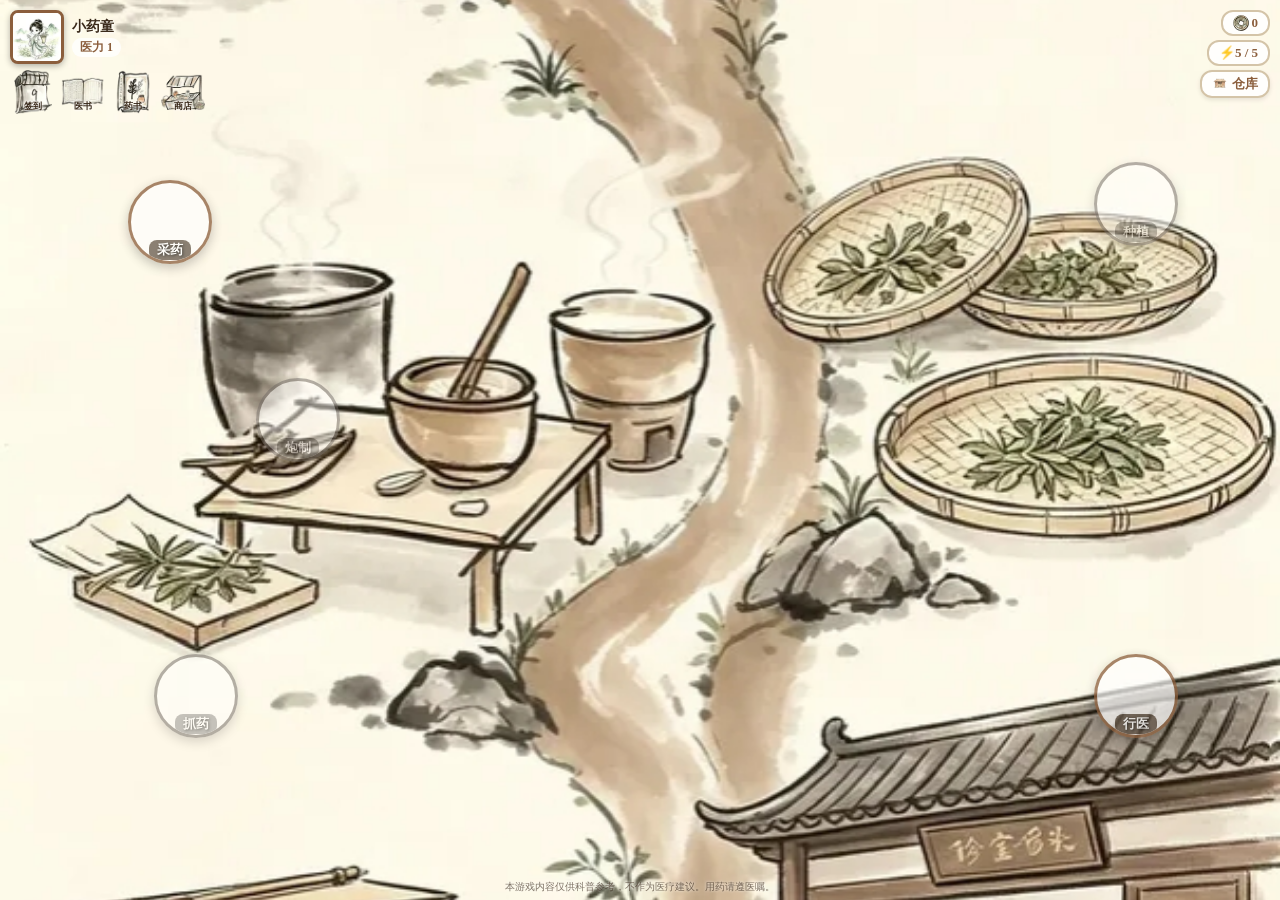
==== commit 87bacbe2: "Add files via upload" ====
--- a/index.html
+++ b/index.html
@@ -137,7 +137,10 @@
     <div class="diag-back-left" id="collectBack">← 返回</div>
     <div id="collectInfo">
       <span class="info-chip">⚡ <span id="collectStaminaText">5</span></span>
-      <span class="info-chip">💰 <span id="collectCoinText">0</span></span>
+      <span class="info-chip" style="display:flex;align-items:center;gap:3px;">
+    <img class="auto-hide" src="images/icon-coin.webp" style="width:14px;height:14px;object-fit:contain;">
+    <span id="collectCoinText">0</span>
+</span>
       <span class="info-chip">🌿 <span id="collectGroupText">0</span>/6</span>
     </div>
   </div>
--- a/style.css
+++ b/style.css
@@ -1023,4 +1023,238 @@
     pointer-events: none;
     padding: 0 20px;
     line-height: 1.4;
+}
+/* ==================== 商店 ==================== */
+.shop-coins {
+    font-size: 14px;
+    font-weight: bold;
+    color: #b85c00;
+    text-align: right;
+    margin-bottom: 8px;
+}
+.shop-section {
+    text-align: left;
+    font-size: 14px;
+    font-weight: bold;
+    color: #3a2a1a;
+    margin: 10px 0 6px;
+    border-bottom: 1px dashed #d4c4a8;
+    padding-bottom: 3px;
+}
+.shop-grid {
+    display: grid;
+    grid-template-columns: 1fr 1fr;
+    grid-gap: 8px;
+    margin-bottom: 4px;
+}
+.shop-item {
+    background: #fff;
+    border: 2px solid #d4c4a8;
+    border-radius: 8px;
+    padding: 8px 6px;
+    display: flex;
+    flex-direction: column;
+    align-i tems: center;
+}
+.shop-item .item-icon { font-size: 22px; line-height: 1; }
+.shop-item .item-name {
+    font-size: 13px;
+    font-weight: bold;
+    color: #3a2a1a;
+    margin-top: 3px;
+}
+.shop-item .item-price {
+    font-size: 12px;
+    color: #b85c00;
+    font-weight: bold;
+    margin-top: 2px;
+}
+.shop-buy {
+    font-size: 12px;
+    font-weight: bold;
+    padding: 4px 14px;
+    border-radius: 12px;
+    background: #d4a574;
+    border: 2px solid #8b5e3c;
+    color: #fff;
+    cursor: pointer;
+    margin-top: 4px;
+}
+.shop-buy:disabled {
+    background: #e0e0e0;
+    border-color: #999;
+    color: #999;
+    cursor: not-allowed;
+}
+
+.shop-item .item-stock {
+    font-size: 11px;
+    color: #777;
+    margin-top: 2px;
+}
+/* ==================== 仓库 ==================== */
+.wh-section {
+    text-align: left;
+    font-size: 14px;
+    font-weight: bold;
+    color: #33691e;
+    margin: 12px 0 6px;
+    border-bottom: 1px dashed #d4c4a8;
+    padding-bottom: 3px;
+}
+.wh-grid {
+    display: grid;
+    grid-template-columns: 1fr 1fr 1fr;
+    grid-gap: 6px;
+    margin-bottom: 4px;
+}
+.wh-item {
+    background: #fff;
+    border: 1px solid #d4c4a8;
+    border-radius: 8px;
+    padding: 6px 4px 5px;
+    display: flex;
+    flex-direction: column;
+    align-items: center;
+    text-align: center;
+}
+.wh-item img {
+    width: 40px;
+    height: 40px;
+    object-fit: contain;
+    margin-bottom: 3px;
+    display: block;
+}
+.wh-name {
+    font-size: 11px;
+    font-weight: bold;
+    color: #3a2a1a;
+    white-space: nowrap;
+    overflow: hidden;
+    text-overflow: ellipsis;
+    max-width: 100%;
+    line-height: 1.2;
+}
+.wh-count {
+    font-size: 10px;
+    color: #8b5e3c;
+    font-weight: bold;
+    margin-top: 1px;
+}
+.wh-empty {
+    font-size: 12px;
+    color: #999;
+    text-align: center;
+    padding: 6px 0;
+    font-style: italic;
+}
+/* ==================== 签到 ==================== */
+.sign-grid {
+    display: grid;
+    grid-template-columns: repeat(4, 1fr);
+    grid-gap: 5px;
+    margin: 10px 0;
+}
+.sign-day {
+    background: #fff;
+    border: 2px solid #d4c4a8;
+    border-radius: 8px;
+    padding: 6px 3px;
+    font-size: 10px;
+    text-align: center;
+    min-height: 62px;
+    display: flex;
+    flex-direction: column;
+    align-items: center;
+    justify-content: center;
+    color: #3a2a1a;
+    line-height: 1.3;
+}
+.sign-day.active {
+    border-color: #8b5e3c;
+    background: #f5e6d3;
+    box-shadow: 0 0 0 2px #d4a574;
+}
+.sign-day.claimed {
+    background: #e8d9c2;
+    opacity: 0.65;
+}
+.sign-day .day-label {
+    font-weight: bold;
+    font-size: 10px;
+    color: #888;
+}
+.sign-day .reward {
+    font-weight: bold;
+    font-size: 10px;
+    margin-top: 2px;
+}
+/* 签到奖励的图片 */
+.sign-reward-row {
+    display: flex;
+    align-items: center;
+    justify-content: center;
+    gap: 3px;
+    margin-top: 2px;
+    flex-wrap: wrap;
+}
+.sign-reward-row img {
+    width: 18px;
+    height: 18px;
+    object-fit: contain;
+    flex-shrink: 0;
+}
+.sign-reward-row .txt {
+    font-size: 10px;
+    font-weight: bold;
+    color: #3a2a1a;
+}
+
+/* 签到弹窗下方的大图标行 */
+.sign-reward-line {
+    display: flex;
+    align-items: center;
+    justify-content: center;
+    gap: 6px;
+    font-size: 14px;
+    font-weight: bold;
+    color: #33691e;
+    margin: 4px 0;
+}
+.sign-reward-line img {
+    width: 32px;
+    height: 32px;
+    object-fit: contain;
+    vertical-align: middle;
+}
+/* 商店价格行：铜币图 + 价格 + 库存 横排 */
+.shop-item .item-price {
+    display: flex;
+    align-items: center;
+    justify-content: center;
+    gap: 3px;
+    font-size: 12px;
+    color: #b85c00;
+    font-weight: bold;
+    margin-top: 2px;
+    flex-wrap: wrap;
+}
+.shop-item .item-price img {
+    width: 14px;
+    height: 14px;
+    object-fit: contain;
+}
+.shop-item .item-price .item-stock {
+    color: #8b5e3c;
+}
+.shop-coins {
+    display: flex;
+    align-items: center;
+    justify-content: flex-end;
+    gap: 4px;
+}
+.shop-coins img {
+    width: 16px;
+    height: 16px;
+    object-fit: contain;
 }
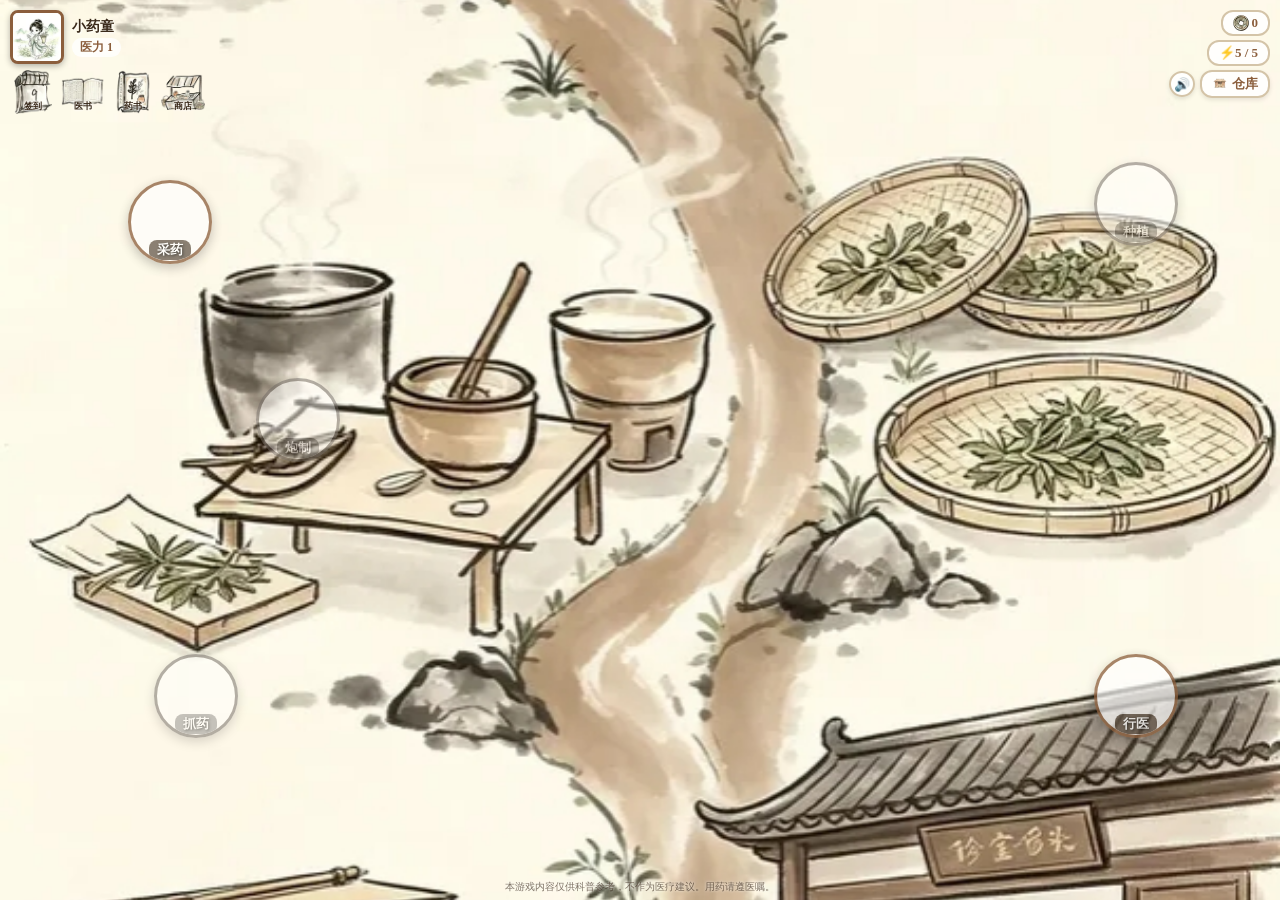
==== commit 8a14cb07: "Add files via upload" ====
--- a/index.html
+++ b/index.html
@@ -42,10 +42,13 @@
        <div id="mainRightPanel">
       <div class="resource"><img class="auto-hide coin-icon" src="images/icon-coin.webp"> <span id="mainCoinText">0</span></div>
       <div class="resource">⚡ <span id="mainStaminaText">5/5</span></div>
-      <div class="right-btn" id="btnWarehouse" style="display:flex;align-items:center;">
-  <img class="auto-hide" src="images/btn-warehouse.webp" style="width:16px;height:16px;margin-right:4px;">
-  仓库
-</div>
+            <div style="display:flex;align-items:center;justify-content:flex-end;">
+        <div class="sound-toggle" id="btnSoundToggle">🔊</div>
+        <div class="right-btn" id="btnWarehouse" style="display:flex;align-items:center;margin-left:5px;">
+          <img class="auto-hide" src="images/btn-warehouse.webp" style="width:16px;height:16px;margin-right:4px;">
+          仓库
+        </div>
+      </div>
     </div>
   </div>
   <div class="spot" id="spot-collect" data-module="collect">
@@ -256,7 +259,8 @@
         <button class="modal-btn" id="dispBagConfirm">交给病人</button>
     </div>
  </div>
-</div>                                   
+</div>  
+<script src="./sounds.js"></script>                                 
 <script src="./game.js"></script>
 <script src="./main.js"></script>
 <script src="./collect.js"></script>
--- a/style.css
+++ b/style.css
@@ -1227,34 +1227,68 @@
     object-fit: contain;
     vertical-align: middle;
 }
-/* 商店价格行：铜币图 + 价格 + 库存 横排 */
-.shop-item .item-price {
+/* 商品卡片的底部行：价格在左，库存在右 */
+.shop-item-footer {
+    display: flex;
+    align-items: center;
+    justify-content: space-between;
+    width: 100%;
+    margin-top: 3px;
+    padding: 0 6px;
+    box-sizing: border-box;
+}
+.shop-item-footer .item-price {
+    display: flex;
+    align-items: center;
+    gap: 3px;
+    font-size: 12px;
+    color: #b85c00;
+    font-weight: bold;
+}
+.shop-item-footer .item-price img {
+    width: 14px;
+    height: 14px;
+    object-fit: contain;
+}
+.shop-item-footer .item-stock {
+    font-size: 12px;
+    color: #8b5e3c;
+    font-weight: bold;
+}
+
+.shop-coins img {
+    width: 16px !important;
+    height: 16px !important;
+    object-fit: contain !important;
+}
+.shop-item > img {
+    display: block;
+    width: 40px;
+    height: 40px;
+    object-fit: contain;
+    margin: 0 auto 3px auto;
+    transform-origin: center center;
+}
+/* ==================== 音效开关 ==================== */
+.sound-toggle {
+    width: 26px;
+    height: 26px;
     display: flex;
     align-items: center;
     justify-content: center;
-    gap: 3px;
-    font-size: 12px;
-    color: #b85c00;
-    font-weight: bold;
-    margin-top: 2px;
-    flex-wrap: wrap;
-}
-.shop-item .item-price img {
-    width: 14px;
-    height: 14px;
-    object-fit: contain;
-}
-.shop-item .item-price .item-stock {
-    color: #8b5e3c;
-}
-.shop-coins {
-    display: flex;
-    align-items: center;
-    justify-content: flex-end;
-    gap: 4px;
-}
-.shop-coins img {
-    width: 16px;
-    height: 16px;
-    object-fit: contain;
+    background: rgba(255,255,255,0.88);
+    border: 2px solid #d4c4a8;
+    border-radius: 50%;
+    cursor: pointer;
+    font-size: 13px;
+    line-height: 1;
+    margin-left: 0;
+    flex-shrink: 0;
+    box-shadow: 0 2px 4px rgba(0,0,0,0.1);
+    -webkit-user-select: none;
+    user-select: none;
+    -webkit-tap-highlight-color: transparent;
+}
+.sound-toggle:active {
+    transform: scale(0.92);
 }
